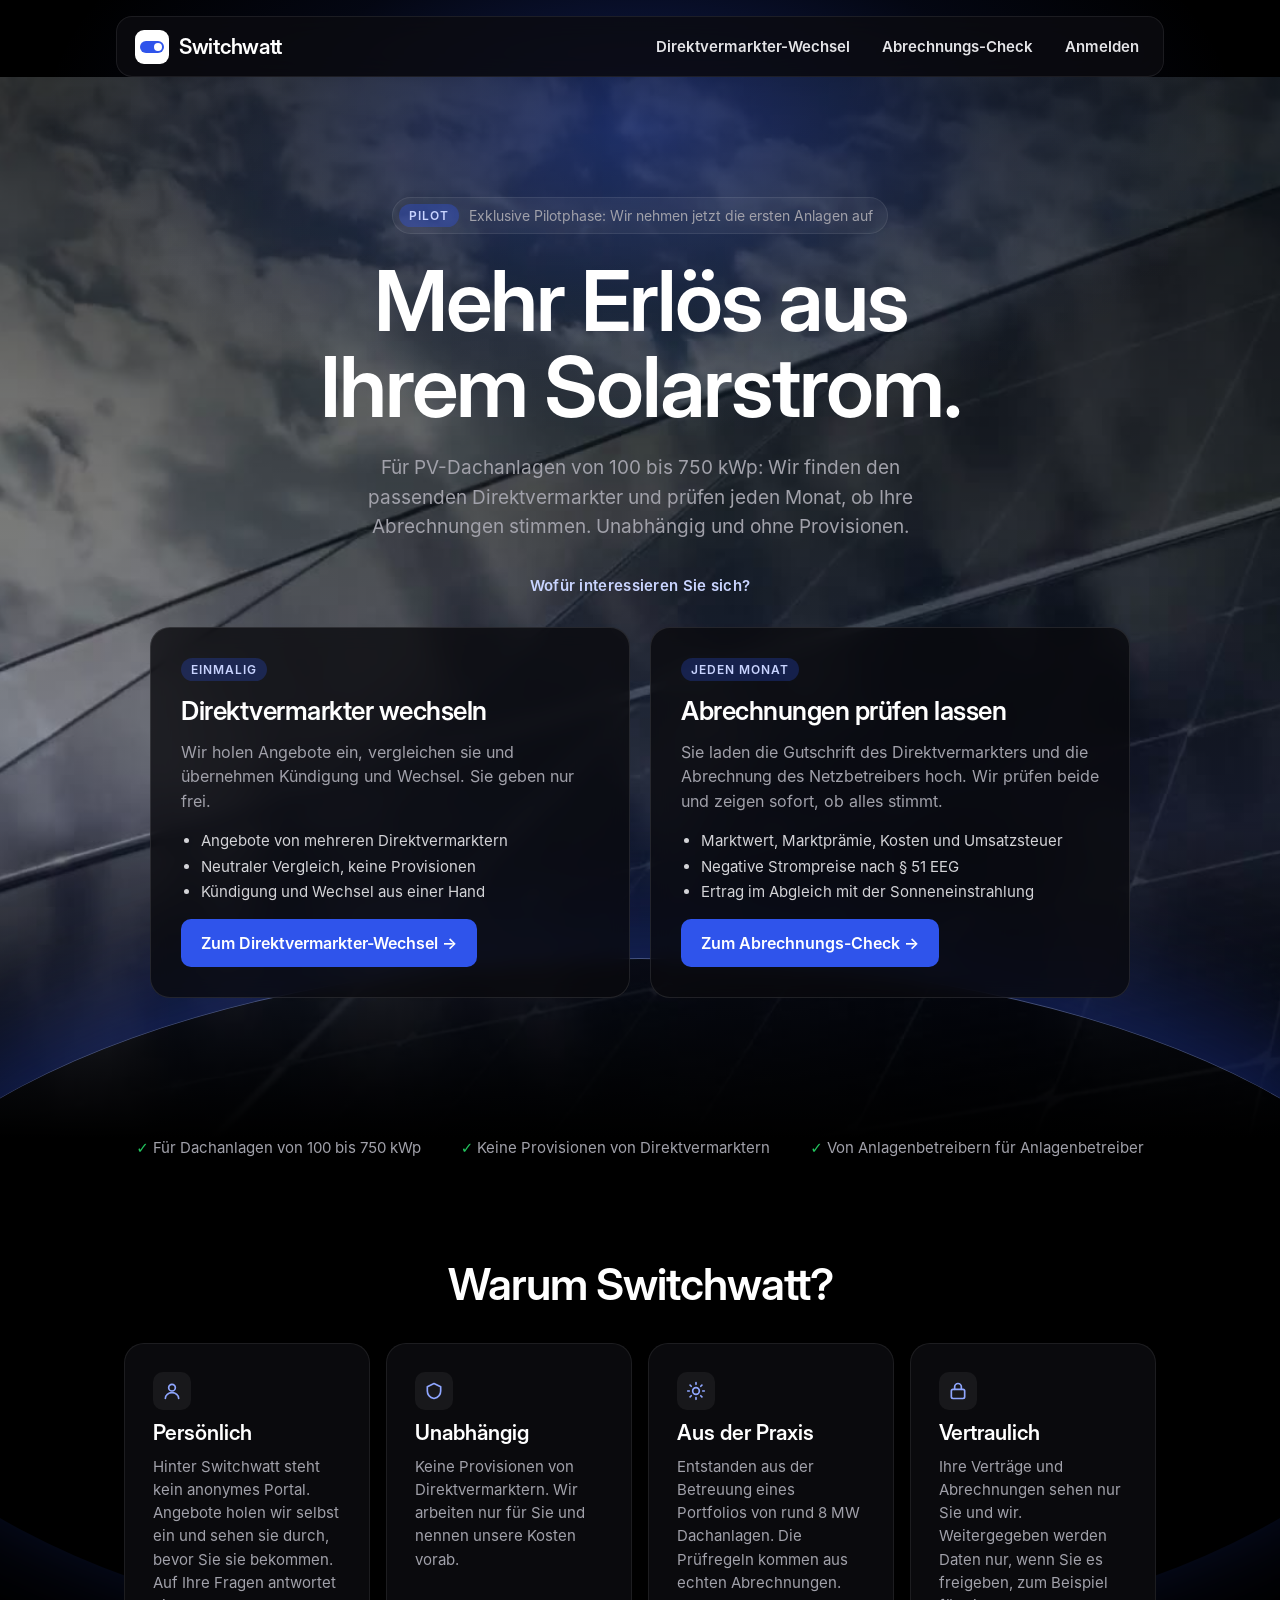
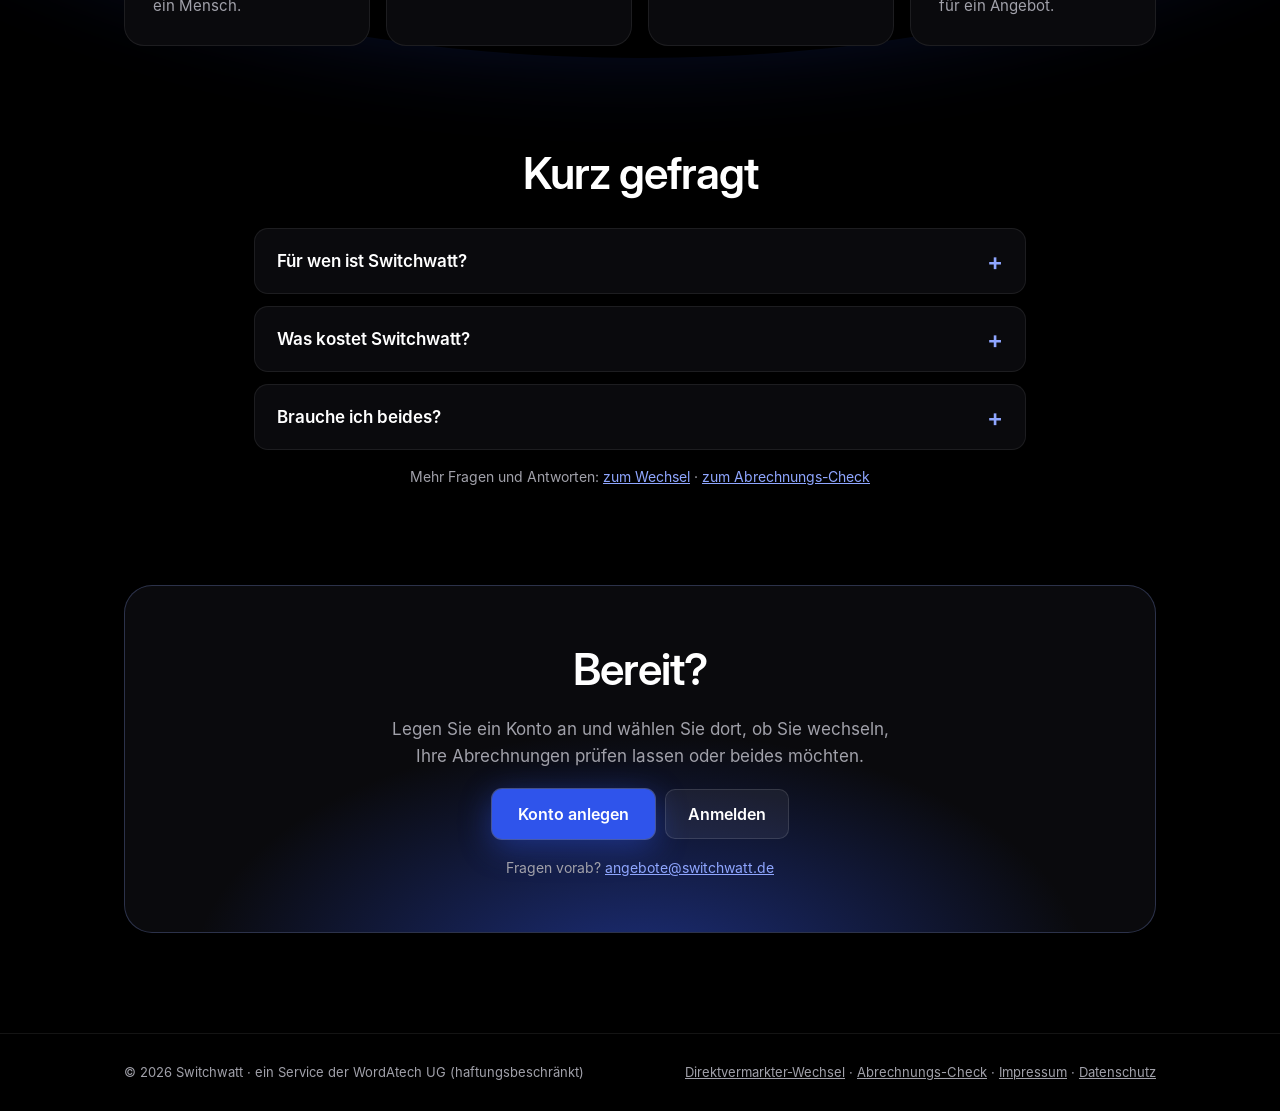
==== index.html @ 5eb45ef3 "Vollmacht pro Anlage, Hinweise erledigen und wegklappen, Vertrauensleiste Co-Authored-By: Claude Opu" ====
<!doctype html>
<html lang="de">
<head>
<meta charset="utf-8">
<meta name="viewport" content="width=device-width, initial-scale=1">
<title>Switchwatt | Direktvermarkter-Vergleich und Abrechnungs-Check für PV-Dachanlagen</title>
<meta name="description" content="Switchwatt vergleicht Direktvermarkter für PV-Dachanlagen von 100 bis 750 kWp, übernimmt den Wechsel und prüft auf Wunsch jeden Monat Ihre Abrechnungen. Unabhängig, ohne Provisionen.">
<link rel="canonical" href="https://www.switchwatt.de/">
<meta property="og:type" content="website">
<meta property="og:url" content="https://www.switchwatt.de/">
<meta property="og:locale" content="de_DE">
<meta property="og:title" content="Direktvermarkter wechseln für PV-Dachanlagen | Switchwatt">
<meta property="og:description" content="Wir vergleichen Direktvermarkter für Ihre Dachanlage und übernehmen den Wechsel.">
<meta property="og:image" content="https://www.switchwatt.de/hero-poster.jpg">
<meta name="theme-color" content="#000000">
<script type="application/ld+json">[{"@context": "https://schema.org", "@type": "Organization", "name": "Switchwatt", "legalName": "WordAtech UG (haftungsbeschränkt)", "url": "https://www.switchwatt.de/", "email": "angebote@switchwatt.de", "address": {"@type": "PostalAddress", "streetAddress": "Kaiser-Friedrich-Promenade 79", "postalCode": "61348", "addressLocality": "Bad Homburg v. d. Höhe", "addressCountry": "DE"}}, {"@context": "https://schema.org", "@type": "Service", "name": "Direktvermarkter-Wechsel für PV-Dachanlagen", "serviceType": "Vergleich und Wechsel des Direktvermarkters", "provider": {"@type": "Organization", "name": "Switchwatt"}, "areaServed": "DE", "description": "Switchwatt vergleicht Angebote von Direktvermarktern für PV-Dachanlagen von 100 bis 750 kWp, bereitet Kündigung und neuen Vertrag vor und organisiert den Wechsel.", "url": "https://www.switchwatt.de/direktvermarkter-wechsel.html"}, {"@context": "https://schema.org", "@type": "Service", "name": "Abrechnungs-Check für PV-Anlagen in der Direktvermarktung", "serviceType": "Prüfung von Direktvermarkter-Gutschriften und Marktprämien-Abrechnungen", "provider": {"@type": "Organization", "name": "Switchwatt"}, "areaServed": "DE", "url": "https://www.switchwatt.de/abrechnungscheck.html"}, {"@context": "https://schema.org", "@type": "FAQPage", "mainEntity": [{"@type": "Question", "name": "Für wen ist Switchwatt?", "acceptedAnswer": {"@type": "Answer", "text": "Für Betreiber von Photovoltaik-Dachanlagen von etwa 100 bis 750 kWp in der Direktvermarktung, zum Beispiel auf Hallen, Höfen und Bürogebäuden."}}, {"@type": "Question", "name": "Was kostet Switchwatt?", "acceptedAnswer": {"@type": "Answer", "text": "Feste Beträge statt Provisionen, alle netto zzgl. Umsatzsteuer. Der Wechsel kostet einmalig 390 € bis 250 kWp, 590 € bis 500 kWp und 890 € darüber, fällig erst, wenn Sie den neuen Vertrag unterschrieben haben. Finden wir kein besseres Angebot, zahlen Sie nichts. Der Abrechnungs-Check kostet 29, 39 oder 49 € im Monat pro Anlage, im Jahresabo 10 % weniger."}}, {"@type": "Question", "name": "Brauche ich beides?", "acceptedAnswer": {"@type": "Answer", "text": "Nein. Sie können den Direktvermarkter wechseln, ohne den Abrechnungs-Check zu nutzen, und umgekehrt. Wer gerade gewechselt hat, sieht mit dem Check, ob die neuen Abrechnungen stimmen."}}]}]</script>

<link rel="icon" href="data:image/svg+xml,%3Csvg xmlns='http://www.w3.org/2000/svg' viewBox='0 0 34 34'%3E%3Crect width='34' height='34' rx='9' fill='%232F54EB'/%3E%3Crect x='5' y='11' width='24' height='12' rx='6' fill='%23FFFFFF'/%3E%3Ccircle cx='23' cy='17' r='4' fill='%232F54EB'/%3E%3C/svg%3E">
<link rel="preload" href="fonts/InterDisplay-SemiBold.woff" as="font" type="font/woff" crossorigin>
<style>
@font-face{font-family:Inter;src:url(fonts/Inter-Regular.woff) format('woff');font-weight:400;font-display:swap}
@font-face{font-family:Inter;src:url(fonts/Inter-SemiBold.woff) format('woff');font-weight:500 700;font-display:swap}
@font-face{font-family:'Inter Display';src:url(fonts/InterDisplay-SemiBold.woff) format('woff');font-weight:500 700;font-display:swap}
*{box-sizing:border-box}html{scroll-behavior:smooth}

body{margin:0;background:#000000}
a{color:#8FA6FF}a:hover{color:#B7C6FF}
@keyframes swUp{from{opacity:0;transform:translateY(24px)}to{opacity:1;transform:none}}
@keyframes swGlow{0%,100%{opacity:.55}50%{opacity:.85}}
@keyframes swTwinkle{0%,100%{opacity:.25}50%{opacity:.9}}
.sw-in{animation:swUp .9s cubic-bezier(.2,.7,.2,1) both}
.sw-d1{animation-delay:.12s}.sw-d2{animation-delay:.24s}.sw-d3{animation-delay:.36s}
.sw-glow{animation:swGlow 6s ease-in-out infinite}
.sw-star{animation:swTwinkle 4s ease-in-out infinite}
@supports (animation-timeline: view()){.sw-reveal{animation:swUp linear both;animation-timeline:view();animation-range:entry 0% entry 40%}}
.sw-card:hover{border-color:rgba(143,166,255,.35)!important}
details>summary{list-style:none}details>summary::-webkit-details-marker{display:none}
details[open] .sw-plus{transform:rotate(45deg)}
@keyframes swRay{0%,100%{opacity:.35}50%{opacity:.75}}

.sw-ray{animation:swRay 7s ease-in-out infinite;filter:blur(18px)}
@keyframes swRise{from{transform:translateY(150px);opacity:.3}to{transform:none;opacity:1}}
@keyframes swShimmer{0%,100%{opacity:.45}50%{opacity:.9}}
@keyframes swSweep{0%{transform:translateX(-520px)}100%{transform:translateX(520px)}}
.sw-sun{animation:swRise 2.8s cubic-bezier(.2,.7,.2,1) both}
.sw-shimmer{animation:swShimmer 5s ease-in-out infinite}
.sw-sweep{animation:swSweep 7s ease-in-out infinite alternate}
.sw-opt{transition:transform .18s ease,border-color .18s ease,background .18s ease,box-shadow .18s ease}
.sw-opt:hover{transform:scale(1.06);border-color:#8FA6FF!important;box-shadow:0 0 0 4px rgba(47,84,235,.25),0 10px 30px rgba(47,84,235,.35)}
.sw-opt:active{transform:scale(.98)}
.sw-opt:focus-visible{outline:3px solid #8FA6FF;outline-offset:3px}
@media (prefers-reduced-motion:reduce){.sw-in,.sw-reveal,.sw-glow,.sw-star,.sw-sun,.sw-shimmer,.sw-sweep{animation:none!important}.sw-opt:hover{transform:none}}

.sw-opt{flex:1 1 200px;min-height:64px;padding:0 22px;border-radius:14px;display:flex;align-items:center;gap:14px;font-size:17px;font-weight:600;font-family:Inter,system-ui,sans-serif;text-align:left;cursor:pointer;background:rgba(255,255,255,.05);color:#FFFFFF;border:1px solid rgba(255,255,255,.18)}
.sw-opt[aria-pressed=true]{background:#2F54EB;border-color:#8FA6FF;box-shadow:0 0 0 4px rgba(47,84,235,.25)}
.sw-dot{flex:0 0 auto;width:22px;height:22px;border-radius:50%;box-sizing:border-box;border:2px solid rgba(255,255,255,.35)}
.sw-opt[aria-pressed=true] .sw-dot{border:6px solid #FFFFFF;background:#2F54EB}


.sw-mnav{display:none}
@media (max-width: 700px){
.sw-navlink{display:none!important}
.sw-navbar{flex-wrap:wrap!important;padding:8px 8px 4px 12px!important;gap:4px 8px!important}
.sw-mnav{display:flex!important;flex-basis:100%;justify-content:space-around;border-top:1px solid rgba(255,255,255,0.08);margin-top:2px}
.sw-mnav a{flex:1;text-align:center;min-height:44px;display:flex;align-items:center;justify-content:center;color:#E4E4E7;text-decoration:none;font-size:14px;font-weight:500}
.sw-foot a{display:inline-flex;min-height:44px;align-items:center}
.sw-navbar svg{width:30px;height:30px}
.sw-brand{font-size:18px!important}
.sw-navright{flex-wrap:nowrap!important;gap:2px!important;flex:0 0 auto;margin-left:auto}
.sw-navbar>a:first-child{flex:1 1 0;min-width:0}
.sw-navlogin{padding:10px 8px!important;font-size:14px!important}
.sw-navcta{margin-left:2px!important;min-height:40px!important;padding:0 14px!important;font-size:14px!important;white-space:nowrap}
.sw-trust{flex-direction:column!important;align-items:center;gap:6px!important;font-size:14px!important}
.sw-trust span[aria-hidden]{display:none}
}
#ab-w>.sw-card>div:first-child{height:250px;box-sizing:border-box;display:flex;flex-direction:column}#ab-w>.sw-card>div:first-child>div:last-child{flex:1;justify-content:center;box-sizing:border-box}#ab-w>.sw-card>div:first-child>div:last-child>div{min-width:0}#ab-w>.sw-card>div:first-child span{overflow-wrap:anywhere}
.sw-abtabs{display:inline-flex;gap:4px;padding:4px;border-radius:12px;background:rgba(255,255,255,.05);border:1px solid rgba(255,255,255,.08)}.sw-abtabs button{min-height:44px;padding:0 18px;border:0;border-radius:9px;background:transparent;color:#A1A1AA;font:inherit;font-weight:600;cursor:pointer}.sw-abtabs button[aria-selected=true]{background:#2F54EB;color:#fff}
</style>
</head>
<body>
<div style="min-height: 100vh; background: #000000; color: #FFFFFF; font-family: Inter, system-ui, sans-serif; overflow-x: clip; position: relative">

<nav style="position: sticky; top: 16px; z-index: 10; width: 100%; max-width: 1080px; margin: 16px auto 0; box-sizing: border-box; padding: 0 16px">
<div class="sw-navbar" style="display: flex; align-items: center; justify-content: space-between; gap: 16px; flex-wrap: wrap; background: rgba(12,12,16,0.82); border: 1px solid rgba(255,255,255,0.08); border-radius: 16px; padding: 10px 10px 10px 18px; backdrop-filter: blur(12px)">
<a href="#top" style="display: flex; align-items: center; gap: 10px; text-decoration: none; color: #FFFFFF">
<svg width="34" height="34" viewBox="0 0 34 34" aria-hidden="true"><rect width="34" height="34" rx="9" fill="#FFFFFF"></rect><rect x="5" y="11" width="24" height="12" rx="6" fill="#2F54EB"></rect><circle cx="23" cy="17" r="4" fill="#FFFFFF"></circle></svg>
<span class="sw-brand" style="font-family: 'Inter Display', Inter, system-ui, sans-serif; font-weight: 600; font-size: 21px; letter-spacing: -0.3px">Switchwatt</span>
</a>
<div class="sw-navright" style="display: flex; align-items: center; gap: 4px; flex-wrap: wrap">
<a class="sw-navlink" href="direktvermarkter-wechsel.html" style="padding: 10px 14px; border-radius: 10px; color: #E4E4E7; text-decoration: none; font-size: 15px; font-weight: 500">Direktvermarkter-Wechsel</a>
<a class="sw-navlink" href="abrechnungscheck.html" style="padding: 10px 14px; border-radius: 10px; color: #E4E4E7; text-decoration: none; font-size: 15px; font-weight: 500">Abrechnungs-Check</a>
<a class="sw-navlogin" href="portal.html" style="padding: 10px 14px; border-radius: 10px; color: #E4E4E7; text-decoration: none; font-size: 15px; font-weight: 500">Anmelden</a>
</div>
<div class="sw-mnav"><a href="direktvermarkter-wechsel.html">Wechsel</a><a href="abrechnungscheck.html">Abrechnungs-Check</a></div>
</div>
</nav>

<header id="top" style="position: relative; padding: 120px 24px 140px; text-align: center">
<video aria-hidden="true" autoplay="autoplay" muted="muted" loop="loop" playsinline="playsinline" poster="hero-poster.jpg" src="hero.mp4" style="position: absolute; inset: 0; width: 100%; height: 100%; object-fit: cover"></video>
<div aria-hidden="true" style="position: absolute; inset: 0; background: linear-gradient(180deg, rgba(0,0,0,0.74) 0%, rgba(0,0,0,0.48) 40%, rgba(5,10,40,0.45) 70%, #000000 100%)"></div>
<div aria-hidden="true" class="sw-glow" style="position: absolute; left: 50%; top: -260px; width: 1200px; height: 620px; margin-left: -600px; border-radius: 50%; background: radial-gradient(closest-side, rgba(47,84,235,0.35), rgba(47,84,235,0.08) 60%, rgba(0,0,0,0) 100%)"></div>
<div aria-hidden="true" style="position: absolute; left: 50%; bottom: -520px; width: 1600px; height: 700px; margin-left: -800px; border-radius: 50%; border-top: 1px solid rgba(143,166,255,0.45); box-shadow: 0 -40px 120px rgba(47,84,235,0.35)"></div>

<div style="position: relative; max-width: 980px; margin: 0 auto; display: flex; flex-direction: column; align-items: center; gap: 24px">
<div class="sw-in" style="display: inline-flex; align-items: center; gap: 10px; padding: 6px 14px 6px 6px; border-radius: 999px; background: rgba(255,255,255,0.05); border: 1px solid rgba(255,255,255,0.08)">
<span style="font-size: 12px; font-weight: 700; letter-spacing: 1px; padding: 4px 10px; border-radius: 999px; background: rgba(47,84,235,0.35); color: #C9D4FF">PILOT</span>
<span style="font-size: 14px; color: #A1A1AA">Exklusive Pilotphase: Wir nehmen jetzt die ersten Anlagen auf</span>
</div>
<h1 class="sw-in sw-d1" style="margin: 0; font-family: 'Inter Display', Inter, system-ui, sans-serif; font-weight: 600; font-size: clamp(44px, 7vw, 84px); line-height: 1.02; letter-spacing: -2px">Mehr Erlös aus<br>Ihrem Solarstrom.</h1>
<p class="sw-in sw-d2" style="margin: 0; max-width: 620px; font-size: 19px; line-height: 1.55; color: #A1A1AA">Für PV-Dachanlagen von 100 bis 750 kWp: Wir finden den passenden Direktvermarkter und prüfen jeden Monat, ob Ihre Abrechnungen stimmen. Unabhängig und ohne Provisionen.</p>
<p class="sw-in sw-d3" style="margin: 10px 0 0; font-size: 15px; font-weight: 600; letter-spacing: .3px; color: #C9D4FF">Wofür interessieren Sie sich?</p>
<div style="width: 100%; max-width: 980px; margin-top: 8px; display: grid; grid-template-columns: repeat(auto-fit, minmax(300px, 1fr)); gap: 20px; text-align: left">
<a href="direktvermarkter-wechsel.html" class="sw-in sw-d3 sw-lcard" style="display: flex; flex-direction: column; gap: 14px; padding: 30px; border-radius: 20px; background: rgba(10,10,14,0.78); backdrop-filter: blur(10px); border: 1px solid rgba(255,255,255,0.1); color: #FFFFFF; text-decoration: none">
<span style="align-self: flex-start; font-size: 12px; font-weight: 700; letter-spacing: 1px; padding: 4px 10px; border-radius: 999px; background: rgba(47,84,235,0.25); color: #C9D4FF">EINMALIG</span>
<h3 style="margin: 0; font-family: 'Inter Display', Inter, system-ui, sans-serif; font-weight: 600; font-size: 26px; letter-spacing: -0.5px">Direktvermarkter wechseln</h3>
<p style="margin: 0; color: #A1A1AA; font-size: 16px; line-height: 1.55">Wir holen Angebote ein, vergleichen sie und übernehmen Kündigung und Wechsel. Sie geben nur frei.</p>
<ul style="margin: 0; padding-left: 20px; color: #D4D4D8; font-size: 15px; line-height: 1.7"><li>Angebote von mehreren Direktvermarktern</li><li>Neutraler Vergleich, keine Provisionen</li><li>Kündigung und Wechsel aus einer Hand</li></ul>
<span style="margin-top: auto; display: inline-flex; align-items: center; min-height: 48px; padding: 0 20px; border-radius: 10px; align-self: flex-start; background: #2F54EB; font-weight: 600">Zum Direktvermarkter-Wechsel →</span>
</a>
<a href="abrechnungscheck.html" class="sw-in sw-d3 sw-lcard" style="display: flex; flex-direction: column; gap: 14px; padding: 30px; border-radius: 20px; background: rgba(10,10,14,0.78); backdrop-filter: blur(10px); border: 1px solid rgba(255,255,255,0.1); color: #FFFFFF; text-decoration: none">
<span style="align-self: flex-start; font-size: 12px; font-weight: 700; letter-spacing: 1px; padding: 4px 10px; border-radius: 999px; background: rgba(47,84,235,0.25); color: #C9D4FF">JEDEN MONAT</span>
<h3 style="margin: 0; font-family: 'Inter Display', Inter, system-ui, sans-serif; font-weight: 600; font-size: 26px; letter-spacing: -0.5px">Abrechnungen prüfen lassen</h3>
<p style="margin: 0; color: #A1A1AA; font-size: 16px; line-height: 1.55">Sie laden die Gutschrift des Direktvermarkters und die Abrechnung des Netzbetreibers hoch. Wir prüfen beide und zeigen sofort, ob alles stimmt.</p>
<ul style="margin: 0; padding-left: 20px; color: #D4D4D8; font-size: 15px; line-height: 1.7"><li>Marktwert, Marktprämie, Kosten und Umsatzsteuer</li><li>Negative Strompreise nach § 51 EEG</li><li>Ertrag im Abgleich mit der Sonneneinstrahlung</li></ul>
<span style="margin-top: auto; display: inline-flex; align-items: center; min-height: 48px; padding: 0 20px; border-radius: 10px; align-self: flex-start; background: #2F54EB; font-weight: 600">Zum Abrechnungs-Check →</span>
</a>
</div>
</div>
</header>

<section class="sw-trust" style="position: relative; max-width: 1080px; margin: 0 auto; padding: 0 24px 40px; display: flex; flex-wrap: wrap; gap: 12px 40px; justify-content: center; font-size: 15px; color: #A1A1AA">
<span><span aria-hidden="true" style="color: #22C55E">✓</span> Für Dachanlagen von 100 bis 750 kWp</span>
<span><span aria-hidden="true" style="color: #22C55E">✓</span> Keine Provisionen von Direktvermarktern</span>
<span><span aria-hidden="true" style="color: #22C55E">✓</span> Von Anlagenbetreibern für Anlagenbetreiber</span>
</section>



<section id="warum" style="max-width: 1080px; margin: 0 auto; padding: 60px 24px 20px; display: flex; flex-direction: column; gap: 32px">
<h2 class="sw-reveal" style="margin: 0; font-family: 'Inter Display', Inter, system-ui, sans-serif; font-weight: 600; font-size: clamp(30px, 4vw, 44px); letter-spacing: -1px; text-align: center">Warum Switchwatt?</h2>
<div style="display: grid; grid-template-columns: repeat(auto-fit, minmax(230px, 1fr)); gap: 16px">
<div class="sw-card sw-reveal" style="position: relative; overflow: hidden; border-radius: 20px; padding: 28px; background: #0A0A0D; border: 1px solid rgba(255,255,255,0.08); display: flex; flex-direction: column; gap: 10px"><span style="width: 38px; height: 38px; border-radius: 10px; background: rgba(255,255,255,0.06); display: flex; align-items: center; justify-content: center"><svg width="20" height="20" viewBox="0 0 24 24" fill="none" stroke="#8FA6FF" stroke-width="2" stroke-linecap="round" stroke-linejoin="round" aria-hidden="true"><circle cx="12" cy="8" r="4"></circle><path d="M4 21c0-4 3.6-7 8-7s8 3 8 7"></path></svg></span><strong style="font-family: 'Inter Display', Inter, system-ui, sans-serif; font-size: 21px; font-weight: 600">Persönlich</strong><span style="font-size: 15px; line-height: 1.55; color: #A1A1AA">Hinter Switchwatt steht kein anonymes Portal. Angebote holen wir selbst ein und sehen sie durch, bevor Sie sie bekommen. Auf Ihre Fragen antwortet ein Mensch.</span></div>
<div class="sw-card sw-reveal" style="position: relative; overflow: hidden; border-radius: 20px; padding: 28px; background: #0A0A0D; border: 1px solid rgba(255,255,255,0.08); display: flex; flex-direction: column; gap: 10px"><span style="width: 38px; height: 38px; border-radius: 10px; background: rgba(255,255,255,0.06); display: flex; align-items: center; justify-content: center"><svg width="20" height="20" viewBox="0 0 24 24" fill="none" stroke="#8FA6FF" stroke-width="2" stroke-linecap="round" stroke-linejoin="round" aria-hidden="true"><path d="M12 3l8 4v5c0 5-3.5 8-8 9-4.5-1-8-4-8-9V7z"></path></svg></span><strong style="font-family: 'Inter Display', Inter, system-ui, sans-serif; font-size: 21px; font-weight: 600">Unabhängig</strong><span style="font-size: 15px; line-height: 1.55; color: #A1A1AA">Keine Provisionen von Direktvermarktern. Wir arbeiten nur für Sie und nennen unsere Kosten vorab.</span></div>
<div class="sw-card sw-reveal" style="position: relative; overflow: hidden; border-radius: 20px; padding: 28px; background: #0A0A0D; border: 1px solid rgba(255,255,255,0.08); display: flex; flex-direction: column; gap: 10px"><span style="width: 38px; height: 38px; border-radius: 10px; background: rgba(255,255,255,0.06); display: flex; align-items: center; justify-content: center"><svg width="20" height="20" viewBox="0 0 24 24" fill="none" stroke="#8FA6FF" stroke-width="2" stroke-linecap="round" stroke-linejoin="round" aria-hidden="true"><circle cx="12" cy="12" r="4"></circle><path d="M12 2v2M12 20v2M4.9 4.9l1.4 1.4M17.7 17.7l1.4 1.4M2 12h2M20 12h2M4.9 19.1l1.4-1.4M17.7 6.3l1.4-1.4"></path></svg></span><strong style="font-family: 'Inter Display', Inter, system-ui, sans-serif; font-size: 21px; font-weight: 600">Aus der Praxis</strong><span style="font-size: 15px; line-height: 1.55; color: #A1A1AA">Entstanden aus der Betreuung eines Portfolios von rund 8 MW Dachanlagen. Die Prüfregeln kommen aus echten Abrechnungen.</span></div>
<div class="sw-card sw-reveal" style="position: relative; overflow: hidden; border-radius: 20px; padding: 28px; background: #0A0A0D; border: 1px solid rgba(255,255,255,0.08); display: flex; flex-direction: column; gap: 10px"><span style="width: 38px; height: 38px; border-radius: 10px; background: rgba(255,255,255,0.06); display: flex; align-items: center; justify-content: center"><svg width="20" height="20" viewBox="0 0 24 24" fill="none" stroke="#8FA6FF" stroke-width="2" stroke-linecap="round" stroke-linejoin="round" aria-hidden="true"><rect x="4" y="10" width="16" height="11" rx="2"></rect><path d="M8 10V7a4 4 0 0 1 8 0v3"></path></svg></span><strong style="font-family: 'Inter Display', Inter, system-ui, sans-serif; font-size: 21px; font-weight: 600">Vertraulich</strong><span style="font-size: 15px; line-height: 1.55; color: #A1A1AA">Ihre Verträge und Abrechnungen sehen nur Sie und wir. Weitergegeben werden Daten nur, wenn Sie es freigeben, zum Beispiel für ein Angebot.</span></div>
</div>
</section>

<section id="faq" style="max-width: 820px; margin: 0 auto; padding: 80px 24px 20px; display: flex; flex-direction: column; gap: 28px">
<h2 class="sw-reveal" style="margin: 0; font-family: 'Inter Display', Inter, system-ui, sans-serif; font-weight: 600; font-size: clamp(30px, 4vw, 44px); letter-spacing: -1px; text-align: center">Kurz gefragt</h2>
<div style="display: flex; flex-direction: column; gap: 12px">
<details class="sw-reveal" style="border-radius: 14px; background: #0A0A0D; border: 1px solid rgba(255,255,255,0.08); padding: 0 22px">
<summary style="min-height: 64px; display: flex; align-items: center; justify-content: space-between; gap: 16px; cursor: pointer; font-size: 17px; font-weight: 600">Für wen ist Switchwatt?<span class="sw-plus" aria-hidden="true" style="font-size: 24px; color: #8FA6FF; transition: transform .2s">+</span></summary>
<p style="margin: 0 0 20px; font-size: 15px; line-height: 1.6; color: #A1A1AA">Für Betreiber von Photovoltaik-Dachanlagen von etwa 100 bis 750 kWp in der Direktvermarktung, zum Beispiel auf Hallen, Höfen und Bürogebäuden.</p>
</details>
<details class="sw-reveal" style="border-radius: 14px; background: #0A0A0D; border: 1px solid rgba(255,255,255,0.08); padding: 0 22px">
<summary style="min-height: 64px; display: flex; align-items: center; justify-content: space-between; gap: 16px; cursor: pointer; font-size: 17px; font-weight: 600">Was kostet Switchwatt?<span class="sw-plus" aria-hidden="true" style="font-size: 24px; color: #8FA6FF; transition: transform .2s">+</span></summary>
<p style="margin: 0 0 20px; font-size: 15px; line-height: 1.6; color: #A1A1AA">Feste Beträge statt Provisionen, alle netto zzgl. Umsatzsteuer. Der Wechsel kostet einmalig 390 € bis 250 kWp, 590 € bis 500 kWp und 890 € darüber, fällig erst, wenn Sie den neuen Vertrag unterschrieben haben. Finden wir kein besseres Angebot, zahlen Sie nichts. Der Abrechnungs-Check kostet 29, 39 oder 49 € im Monat pro Anlage, im Jahresabo 10 % weniger.</p>
</details>
<details class="sw-reveal" style="border-radius: 14px; background: #0A0A0D; border: 1px solid rgba(255,255,255,0.08); padding: 0 22px">
<summary style="min-height: 64px; display: flex; align-items: center; justify-content: space-between; gap: 16px; cursor: pointer; font-size: 17px; font-weight: 600">Brauche ich beides?<span class="sw-plus" aria-hidden="true" style="font-size: 24px; color: #8FA6FF; transition: transform .2s">+</span></summary>
<p style="margin: 0 0 20px; font-size: 15px; line-height: 1.6; color: #A1A1AA">Nein. Sie können den Direktvermarkter wechseln, ohne den Abrechnungs-Check zu nutzen, und umgekehrt. Wer gerade gewechselt hat, sieht mit dem Check, ob die neuen Abrechnungen stimmen.</p>
</details>
<p style="margin: 6px 0 0; text-align: center; font-size: 14px; color: #A1A1AA">Mehr Fragen und Antworten: <a href="direktvermarkter-wechsel.html#faq">zum Wechsel</a> · <a href="abrechnungscheck.html#faq">zum Abrechnungs-Check</a></p>
</div>
</section>

<section id="start" style="max-width: 1080px; margin: 0 auto; padding: 80px 24px 100px">
<div class="sw-reveal" style="position: relative; overflow: hidden; border-radius: 28px; padding: 56px 32px; background: #0A0A0D; border: 1px solid rgba(143,166,255,0.25); display: flex; flex-direction: column; align-items: center; gap: 20px; text-align: center">
<div aria-hidden="true" class="sw-glow" style="position: absolute; left: 50%; bottom: -300px; width: 900px; height: 500px; margin-left: -450px; border-radius: 50%; background: radial-gradient(closest-side, rgba(47,84,235,0.5), rgba(47,84,235,0))"></div>
<h2 style="position: relative; margin: 0; font-family: 'Inter Display', Inter, system-ui, sans-serif; font-weight: 600; font-size: clamp(30px, 4vw, 44px); letter-spacing: -1px; text-align: center">Bereit?</h2>
<p style="position: relative; margin: 0; max-width: 520px; font-size: 17px; line-height: 1.55; color: #A1A1AA">Legen Sie ein Konto an und wählen Sie dort, ob Sie wechseln, Ihre Abrechnungen prüfen lassen oder beides möchten.</p>
<div style="position: relative; display: flex; gap: 10px; flex-wrap: wrap; justify-content: center"><a href="portal.html" style="display: inline-flex; align-items: center; min-height: 50px; padding: 0 26px; border-radius: 10px; background: #2F54EB; color: #FFFFFF; font-weight: 600; font-size: 16px; text-decoration: none; box-shadow: 0 0 0 1px rgba(143,166,255,0.4), 0 8px 32px rgba(47,84,235,0.45)">Konto anlegen</a><a href="portal.html" style="display: inline-flex; align-items: center; min-height: 50px; padding: 0 22px; border-radius: 10px; background: rgba(255,255,255,0.06); border: 1px solid rgba(255,255,255,0.12); color: #FFFFFF; font-weight: 600; font-size: 16px; text-decoration: none">Anmelden</a></div>
<p style="position: relative; margin: 0; font-size: 14px; color: #A1A1AA">Fragen vorab? <a href="mailto:angebote@switchwatt.de">angebote@switchwatt.de</a></p>
</div>
</section>





<footer style="border-top: 1px solid rgba(255,255,255,0.08)">
<div style="max-width: 1080px; margin: 0 auto; box-sizing: border-box; padding: 28px 24px; display: flex; gap: 16px 32px; flex-wrap: wrap; justify-content: space-between; font-size: 13px; line-height: 1.6; color: #A1A1AA">
<span>© 2026 Switchwatt · ein Service der WordAtech UG (haftungsbeschränkt)</span>
<span class="sw-foot"><a href="direktvermarkter-wechsel.html" style="color: #A1A1AA">Direktvermarkter-Wechsel</a> · <a href="abrechnungscheck.html" style="color: #A1A1AA">Abrechnungs-Check</a> · <a href="impressum.html" style="color: #A1A1AA">Impressum</a> · <a href="datenschutz.html" style="color: #A1A1AA">Datenschutz</a></span>
</div>
</footer>

</div>
<script>(function(){try{var s=JSON.parse(localStorage.getItem('sw-session')||'null');if(!s||!s.access_token)return;document.querySelectorAll('a').forEach(function(a){if(a.textContent.trim()==='Anmelden'&&/portal\.html/.test(a.getAttribute('href')||'')){a.textContent='Kundenkonto';a.setAttribute('href','portal.html#/konto');}});}catch(e){}})();</script>
</body>
</html>
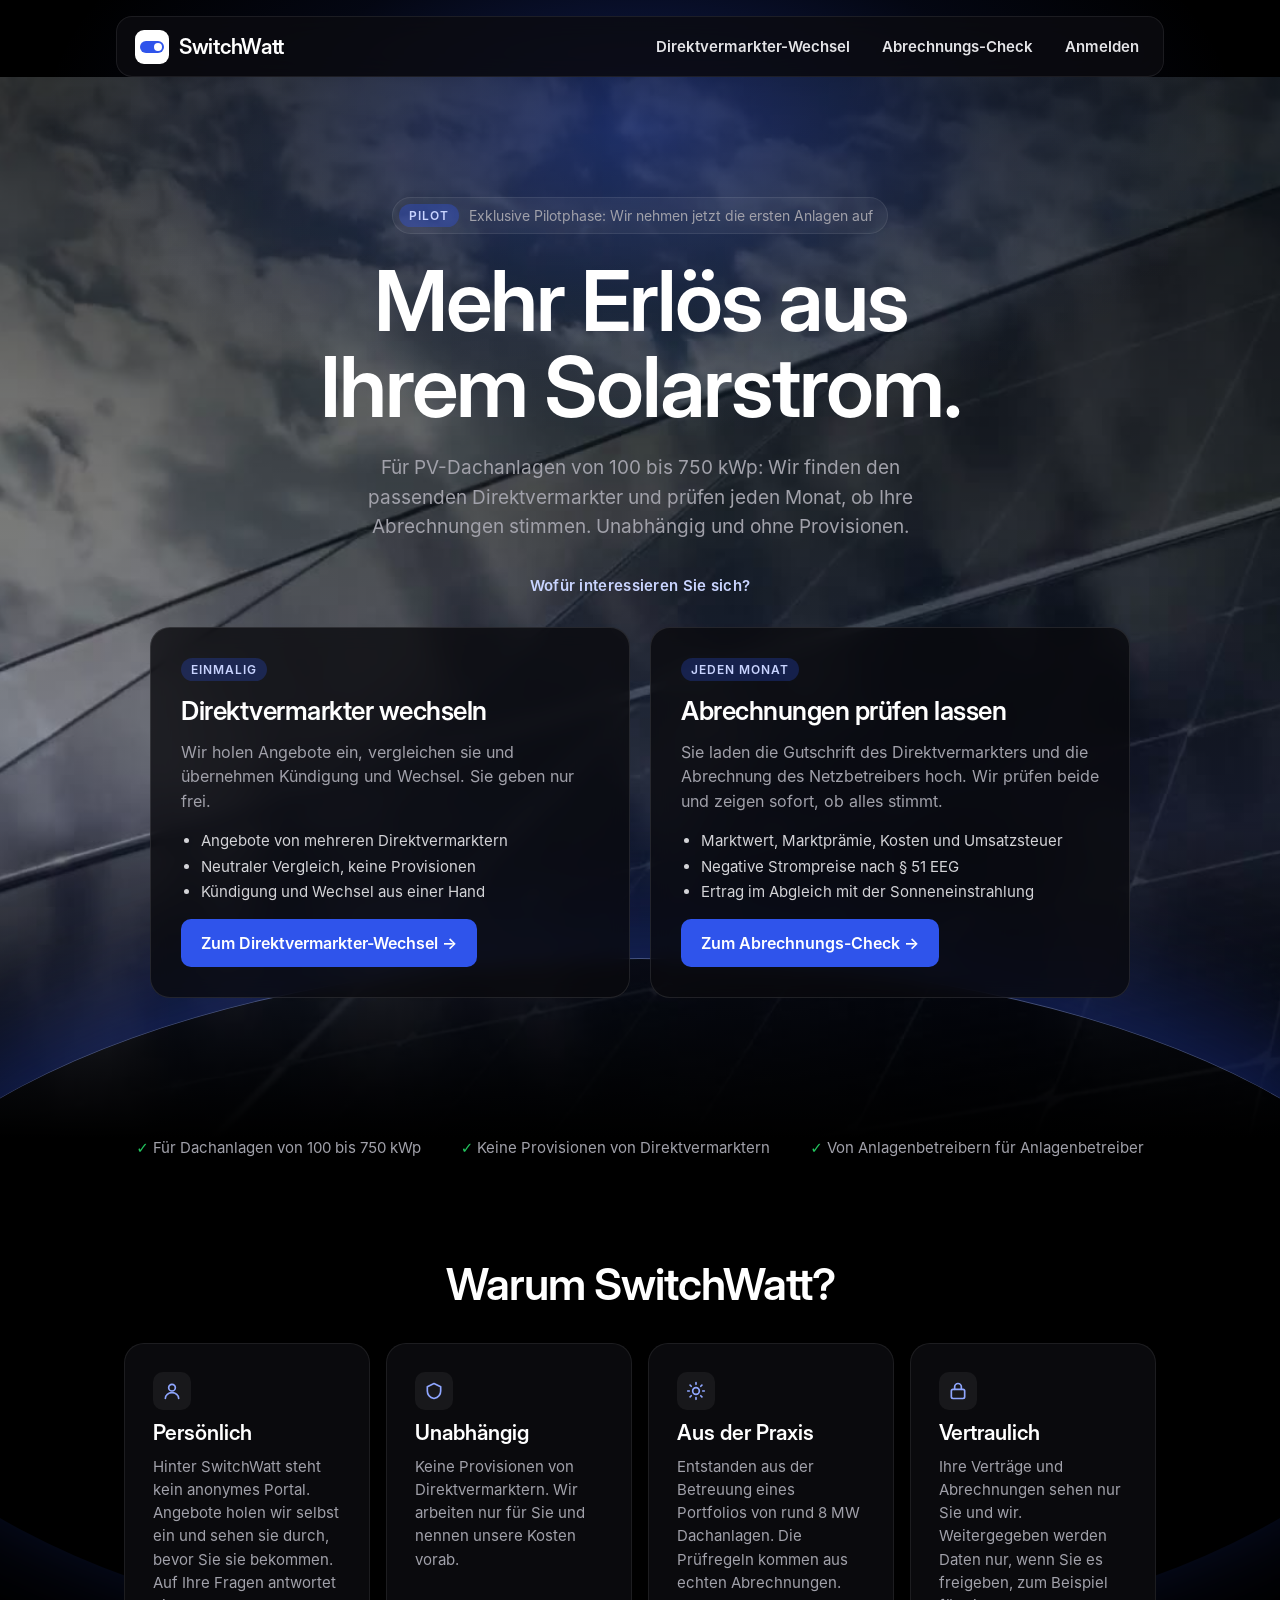
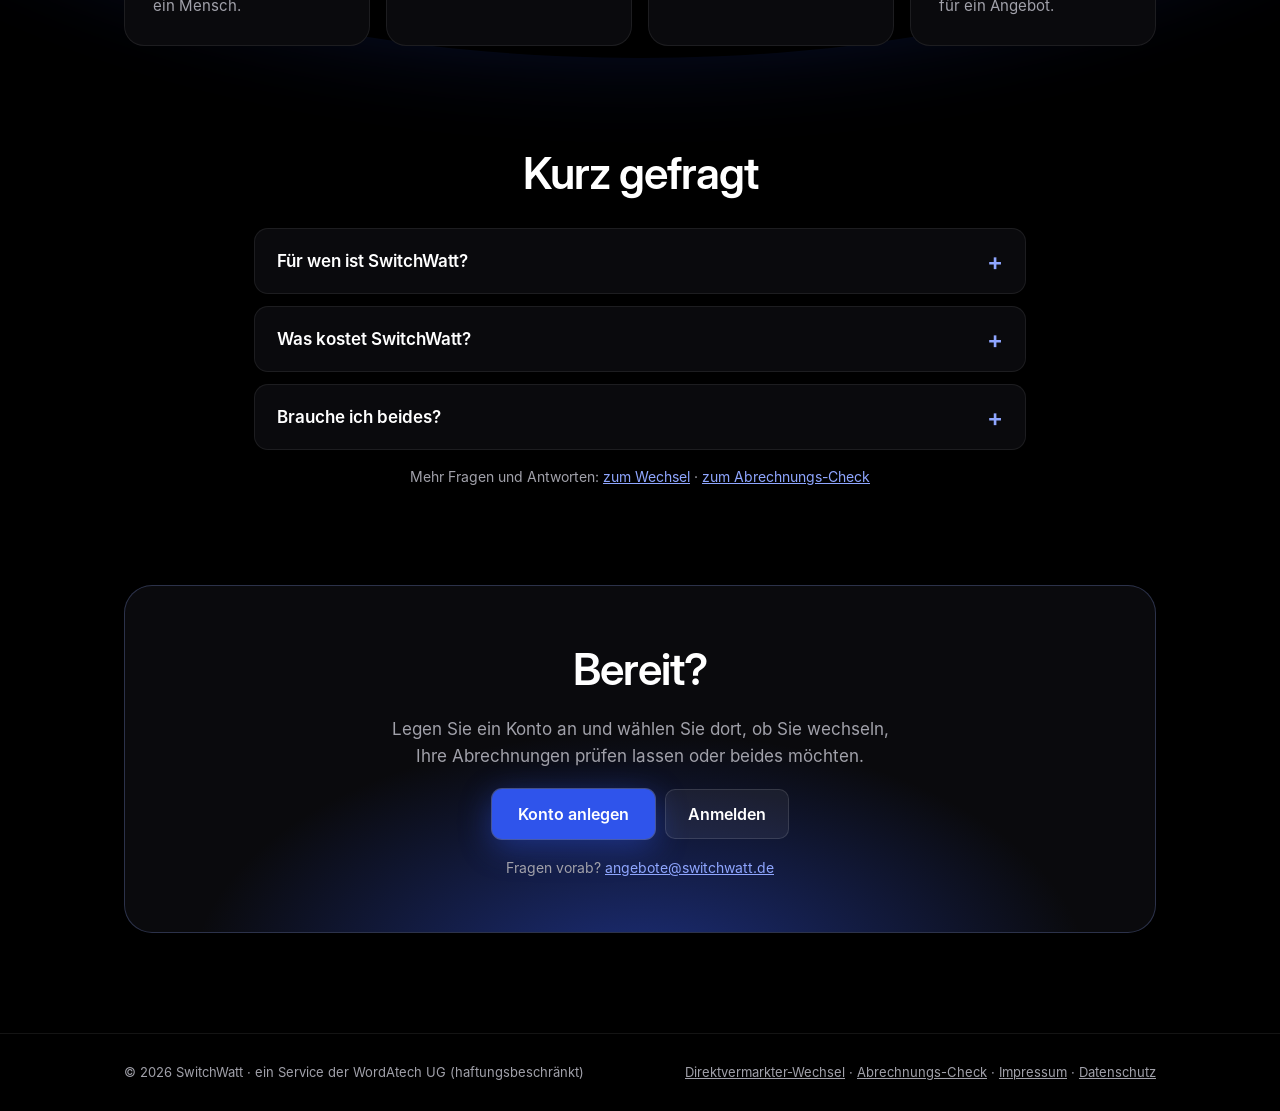
==== commit 66463d94: "Schreibweise SwitchWatt Co-Authored-By: Claude Opus 5.5 <noreply@anthropic.com> Claude-Session: http" ====
--- a/index.html
+++ b/index.html
@@ -3,17 +3,17 @@
 <head>
 <meta charset="utf-8">
 <meta name="viewport" content="width=device-width, initial-scale=1">
-<title>Switchwatt | Direktvermarkter-Vergleich und Abrechnungs-Check für PV-Dachanlagen</title>
-<meta name="description" content="Switchwatt vergleicht Direktvermarkter für PV-Dachanlagen von 100 bis 750 kWp, übernimmt den Wechsel und prüft auf Wunsch jeden Monat Ihre Abrechnungen. Unabhängig, ohne Provisionen.">
+<title>SwitchWatt | Direktvermarkter-Vergleich und Abrechnungs-Check für PV-Dachanlagen</title>
+<meta name="description" content="SwitchWatt vergleicht Direktvermarkter für PV-Dachanlagen von 100 bis 750 kWp, übernimmt den Wechsel und prüft auf Wunsch jeden Monat Ihre Abrechnungen. Unabhängig, ohne Provisionen.">
 <link rel="canonical" href="https://www.switchwatt.de/">
 <meta property="og:type" content="website">
 <meta property="og:url" content="https://www.switchwatt.de/">
 <meta property="og:locale" content="de_DE">
-<meta property="og:title" content="Direktvermarkter wechseln für PV-Dachanlagen | Switchwatt">
+<meta property="og:title" content="Direktvermarkter wechseln für PV-Dachanlagen | SwitchWatt">
 <meta property="og:description" content="Wir vergleichen Direktvermarkter für Ihre Dachanlage und übernehmen den Wechsel.">
 <meta property="og:image" content="https://www.switchwatt.de/hero-poster.jpg">
 <meta name="theme-color" content="#000000">
-<script type="application/ld+json">[{"@context": "https://schema.org", "@type": "Organization", "name": "Switchwatt", "legalName": "WordAtech UG (haftungsbeschränkt)", "url": "https://www.switchwatt.de/", "email": "angebote@switchwatt.de", "address": {"@type": "PostalAddress", "streetAddress": "Kaiser-Friedrich-Promenade 79", "postalCode": "61348", "addressLocality": "Bad Homburg v. d. Höhe", "addressCountry": "DE"}}, {"@context": "https://schema.org", "@type": "Service", "name": "Direktvermarkter-Wechsel für PV-Dachanlagen", "serviceType": "Vergleich und Wechsel des Direktvermarkters", "provider": {"@type": "Organization", "name": "Switchwatt"}, "areaServed": "DE", "description": "Switchwatt vergleicht Angebote von Direktvermarktern für PV-Dachanlagen von 100 bis 750 kWp, bereitet Kündigung und neuen Vertrag vor und organisiert den Wechsel.", "url": "https://www.switchwatt.de/direktvermarkter-wechsel.html"}, {"@context": "https://schema.org", "@type": "Service", "name": "Abrechnungs-Check für PV-Anlagen in der Direktvermarktung", "serviceType": "Prüfung von Direktvermarkter-Gutschriften und Marktprämien-Abrechnungen", "provider": {"@type": "Organization", "name": "Switchwatt"}, "areaServed": "DE", "url": "https://www.switchwatt.de/abrechnungscheck.html"}, {"@context": "https://schema.org", "@type": "FAQPage", "mainEntity": [{"@type": "Question", "name": "Für wen ist Switchwatt?", "acceptedAnswer": {"@type": "Answer", "text": "Für Betreiber von Photovoltaik-Dachanlagen von etwa 100 bis 750 kWp in der Direktvermarktung, zum Beispiel auf Hallen, Höfen und Bürogebäuden."}}, {"@type": "Question", "name": "Was kostet Switchwatt?", "acceptedAnswer": {"@type": "Answer", "text": "Feste Beträge statt Provisionen, alle netto zzgl. Umsatzsteuer. Der Wechsel kostet einmalig 390 € bis 250 kWp, 590 € bis 500 kWp und 890 € darüber, fällig erst, wenn Sie den neuen Vertrag unterschrieben haben. Finden wir kein besseres Angebot, zahlen Sie nichts. Der Abrechnungs-Check kostet 29, 39 oder 49 € im Monat pro Anlage, im Jahresabo 10 % weniger."}}, {"@type": "Question", "name": "Brauche ich beides?", "acceptedAnswer": {"@type": "Answer", "text": "Nein. Sie können den Direktvermarkter wechseln, ohne den Abrechnungs-Check zu nutzen, und umgekehrt. Wer gerade gewechselt hat, sieht mit dem Check, ob die neuen Abrechnungen stimmen."}}]}]</script>
+<script type="application/ld+json">[{"@context": "https://schema.org", "@type": "Organization", "name": "SwitchWatt", "legalName": "WordAtech UG (haftungsbeschränkt)", "url": "https://www.switchwatt.de/", "email": "angebote@switchwatt.de", "address": {"@type": "PostalAddress", "streetAddress": "Kaiser-Friedrich-Promenade 79", "postalCode": "61348", "addressLocality": "Bad Homburg v. d. Höhe", "addressCountry": "DE"}}, {"@context": "https://schema.org", "@type": "Service", "name": "Direktvermarkter-Wechsel für PV-Dachanlagen", "serviceType": "Vergleich und Wechsel des Direktvermarkters", "provider": {"@type": "Organization", "name": "SwitchWatt"}, "areaServed": "DE", "description": "SwitchWatt vergleicht Angebote von Direktvermarktern für PV-Dachanlagen von 100 bis 750 kWp, bereitet Kündigung und neuen Vertrag vor und organisiert den Wechsel.", "url": "https://www.switchwatt.de/direktvermarkter-wechsel.html"}, {"@context": "https://schema.org", "@type": "Service", "name": "Abrechnungs-Check für PV-Anlagen in der Direktvermarktung", "serviceType": "Prüfung von Direktvermarkter-Gutschriften und Marktprämien-Abrechnungen", "provider": {"@type": "Organization", "name": "SwitchWatt"}, "areaServed": "DE", "url": "https://www.switchwatt.de/abrechnungscheck.html"}, {"@context": "https://schema.org", "@type": "FAQPage", "mainEntity": [{"@type": "Question", "name": "Für wen ist SwitchWatt?", "acceptedAnswer": {"@type": "Answer", "text": "Für Betreiber von Photovoltaik-Dachanlagen von etwa 100 bis 750 kWp in der Direktvermarktung, zum Beispiel auf Hallen, Höfen und Bürogebäuden."}}, {"@type": "Question", "name": "Was kostet SwitchWatt?", "acceptedAnswer": {"@type": "Answer", "text": "Feste Beträge statt Provisionen, alle netto zzgl. Umsatzsteuer. Der Wechsel kostet einmalig 390 € bis 250 kWp, 590 € bis 500 kWp und 890 € darüber, fällig erst, wenn Sie den neuen Vertrag unterschrieben haben. Finden wir kein besseres Angebot, zahlen Sie nichts. Der Abrechnungs-Check kostet 29, 39 oder 49 € im Monat pro Anlage, im Jahresabo 10 % weniger."}}, {"@type": "Question", "name": "Brauche ich beides?", "acceptedAnswer": {"@type": "Answer", "text": "Nein. Sie können den Direktvermarkter wechseln, ohne den Abrechnungs-Check zu nutzen, und umgekehrt. Wer gerade gewechselt hat, sieht mit dem Check, ob die neuen Abrechnungen stimmen."}}]}]</script>
 
 <link rel="icon" href="data:image/svg+xml,%3Csvg xmlns='http://www.w3.org/2000/svg' viewBox='0 0 34 34'%3E%3Crect width='34' height='34' rx='9' fill='%232F54EB'/%3E%3Crect x='5' y='11' width='24' height='12' rx='6' fill='%23FFFFFF'/%3E%3Ccircle cx='23' cy='17' r='4' fill='%232F54EB'/%3E%3C/svg%3E">
 <link rel="preload" href="fonts/InterDisplay-SemiBold.woff" as="font" type="font/woff" crossorigin>
@@ -84,7 +84,7 @@
 <div class="sw-navbar" style="display: flex; align-items: center; justify-content: space-between; gap: 16px; flex-wrap: wrap; background: rgba(12,12,16,0.82); border: 1px solid rgba(255,255,255,0.08); border-radius: 16px; padding: 10px 10px 10px 18px; backdrop-filter: blur(12px)">
 <a href="#top" style="display: flex; align-items: center; gap: 10px; text-decoration: none; color: #FFFFFF">
 <svg width="34" height="34" viewBox="0 0 34 34" aria-hidden="true"><rect width="34" height="34" rx="9" fill="#FFFFFF"></rect><rect x="5" y="11" width="24" height="12" rx="6" fill="#2F54EB"></rect><circle cx="23" cy="17" r="4" fill="#FFFFFF"></circle></svg>
-<span class="sw-brand" style="font-family: 'Inter Display', Inter, system-ui, sans-serif; font-weight: 600; font-size: 21px; letter-spacing: -0.3px">Switchwatt</span>
+<span class="sw-brand" style="font-family: 'Inter Display', Inter, system-ui, sans-serif; font-weight: 600; font-size: 21px; letter-spacing: -0.3px">SwitchWatt</span>
 </a>
 <div class="sw-navright" style="display: flex; align-items: center; gap: 4px; flex-wrap: wrap">
 <a class="sw-navlink" href="direktvermarkter-wechsel.html" style="padding: 10px 14px; border-radius: 10px; color: #E4E4E7; text-decoration: none; font-size: 15px; font-weight: 500">Direktvermarkter-Wechsel</a>
@@ -137,9 +137,9 @@
 
 
 <section id="warum" style="max-width: 1080px; margin: 0 auto; padding: 60px 24px 20px; display: flex; flex-direction: column; gap: 32px">
-<h2 class="sw-reveal" style="margin: 0; font-family: 'Inter Display', Inter, system-ui, sans-serif; font-weight: 600; font-size: clamp(30px, 4vw, 44px); letter-spacing: -1px; text-align: center">Warum Switchwatt?</h2>
+<h2 class="sw-reveal" style="margin: 0; font-family: 'Inter Display', Inter, system-ui, sans-serif; font-weight: 600; font-size: clamp(30px, 4vw, 44px); letter-spacing: -1px; text-align: center">Warum SwitchWatt?</h2>
 <div style="display: grid; grid-template-columns: repeat(auto-fit, minmax(230px, 1fr)); gap: 16px">
-<div class="sw-card sw-reveal" style="position: relative; overflow: hidden; border-radius: 20px; padding: 28px; background: #0A0A0D; border: 1px solid rgba(255,255,255,0.08); display: flex; flex-direction: column; gap: 10px"><span style="width: 38px; height: 38px; border-radius: 10px; background: rgba(255,255,255,0.06); display: flex; align-items: center; justify-content: center"><svg width="20" height="20" viewBox="0 0 24 24" fill="none" stroke="#8FA6FF" stroke-width="2" stroke-linecap="round" stroke-linejoin="round" aria-hidden="true"><circle cx="12" cy="8" r="4"></circle><path d="M4 21c0-4 3.6-7 8-7s8 3 8 7"></path></svg></span><strong style="font-family: 'Inter Display', Inter, system-ui, sans-serif; font-size: 21px; font-weight: 600">Persönlich</strong><span style="font-size: 15px; line-height: 1.55; color: #A1A1AA">Hinter Switchwatt steht kein anonymes Portal. Angebote holen wir selbst ein und sehen sie durch, bevor Sie sie bekommen. Auf Ihre Fragen antwortet ein Mensch.</span></div>
+<div class="sw-card sw-reveal" style="position: relative; overflow: hidden; border-radius: 20px; padding: 28px; background: #0A0A0D; border: 1px solid rgba(255,255,255,0.08); display: flex; flex-direction: column; gap: 10px"><span style="width: 38px; height: 38px; border-radius: 10px; background: rgba(255,255,255,0.06); display: flex; align-items: center; justify-content: center"><svg width="20" height="20" viewBox="0 0 24 24" fill="none" stroke="#8FA6FF" stroke-width="2" stroke-linecap="round" stroke-linejoin="round" aria-hidden="true"><circle cx="12" cy="8" r="4"></circle><path d="M4 21c0-4 3.6-7 8-7s8 3 8 7"></path></svg></span><strong style="font-family: 'Inter Display', Inter, system-ui, sans-serif; font-size: 21px; font-weight: 600">Persönlich</strong><span style="font-size: 15px; line-height: 1.55; color: #A1A1AA">Hinter SwitchWatt steht kein anonymes Portal. Angebote holen wir selbst ein und sehen sie durch, bevor Sie sie bekommen. Auf Ihre Fragen antwortet ein Mensch.</span></div>
 <div class="sw-card sw-reveal" style="position: relative; overflow: hidden; border-radius: 20px; padding: 28px; background: #0A0A0D; border: 1px solid rgba(255,255,255,0.08); display: flex; flex-direction: column; gap: 10px"><span style="width: 38px; height: 38px; border-radius: 10px; background: rgba(255,255,255,0.06); display: flex; align-items: center; justify-content: center"><svg width="20" height="20" viewBox="0 0 24 24" fill="none" stroke="#8FA6FF" stroke-width="2" stroke-linecap="round" stroke-linejoin="round" aria-hidden="true"><path d="M12 3l8 4v5c0 5-3.5 8-8 9-4.5-1-8-4-8-9V7z"></path></svg></span><strong style="font-family: 'Inter Display', Inter, system-ui, sans-serif; font-size: 21px; font-weight: 600">Unabhängig</strong><span style="font-size: 15px; line-height: 1.55; color: #A1A1AA">Keine Provisionen von Direktvermarktern. Wir arbeiten nur für Sie und nennen unsere Kosten vorab.</span></div>
 <div class="sw-card sw-reveal" style="position: relative; overflow: hidden; border-radius: 20px; padding: 28px; background: #0A0A0D; border: 1px solid rgba(255,255,255,0.08); display: flex; flex-direction: column; gap: 10px"><span style="width: 38px; height: 38px; border-radius: 10px; background: rgba(255,255,255,0.06); display: flex; align-items: center; justify-content: center"><svg width="20" height="20" viewBox="0 0 24 24" fill="none" stroke="#8FA6FF" stroke-width="2" stroke-linecap="round" stroke-linejoin="round" aria-hidden="true"><circle cx="12" cy="12" r="4"></circle><path d="M12 2v2M12 20v2M4.9 4.9l1.4 1.4M17.7 17.7l1.4 1.4M2 12h2M20 12h2M4.9 19.1l1.4-1.4M17.7 6.3l1.4-1.4"></path></svg></span><strong style="font-family: 'Inter Display', Inter, system-ui, sans-serif; font-size: 21px; font-weight: 600">Aus der Praxis</strong><span style="font-size: 15px; line-height: 1.55; color: #A1A1AA">Entstanden aus der Betreuung eines Portfolios von rund 8 MW Dachanlagen. Die Prüfregeln kommen aus echten Abrechnungen.</span></div>
 <div class="sw-card sw-reveal" style="position: relative; overflow: hidden; border-radius: 20px; padding: 28px; background: #0A0A0D; border: 1px solid rgba(255,255,255,0.08); display: flex; flex-direction: column; gap: 10px"><span style="width: 38px; height: 38px; border-radius: 10px; background: rgba(255,255,255,0.06); display: flex; align-items: center; justify-content: center"><svg width="20" height="20" viewBox="0 0 24 24" fill="none" stroke="#8FA6FF" stroke-width="2" stroke-linecap="round" stroke-linejoin="round" aria-hidden="true"><rect x="4" y="10" width="16" height="11" rx="2"></rect><path d="M8 10V7a4 4 0 0 1 8 0v3"></path></svg></span><strong style="font-family: 'Inter Display', Inter, system-ui, sans-serif; font-size: 21px; font-weight: 600">Vertraulich</strong><span style="font-size: 15px; line-height: 1.55; color: #A1A1AA">Ihre Verträge und Abrechnungen sehen nur Sie und wir. Weitergegeben werden Daten nur, wenn Sie es freigeben, zum Beispiel für ein Angebot.</span></div>
@@ -150,11 +150,11 @@
 <h2 class="sw-reveal" style="margin: 0; font-family: 'Inter Display', Inter, system-ui, sans-serif; font-weight: 600; font-size: clamp(30px, 4vw, 44px); letter-spacing: -1px; text-align: center">Kurz gefragt</h2>
 <div style="display: flex; flex-direction: column; gap: 12px">
 <details class="sw-reveal" style="border-radius: 14px; background: #0A0A0D; border: 1px solid rgba(255,255,255,0.08); padding: 0 22px">
-<summary style="min-height: 64px; display: flex; align-items: center; justify-content: space-between; gap: 16px; cursor: pointer; font-size: 17px; font-weight: 600">Für wen ist Switchwatt?<span class="sw-plus" aria-hidden="true" style="font-size: 24px; color: #8FA6FF; transition: transform .2s">+</span></summary>
+<summary style="min-height: 64px; display: flex; align-items: center; justify-content: space-between; gap: 16px; cursor: pointer; font-size: 17px; font-weight: 600">Für wen ist SwitchWatt?<span class="sw-plus" aria-hidden="true" style="font-size: 24px; color: #8FA6FF; transition: transform .2s">+</span></summary>
 <p style="margin: 0 0 20px; font-size: 15px; line-height: 1.6; color: #A1A1AA">Für Betreiber von Photovoltaik-Dachanlagen von etwa 100 bis 750 kWp in der Direktvermarktung, zum Beispiel auf Hallen, Höfen und Bürogebäuden.</p>
 </details>
 <details class="sw-reveal" style="border-radius: 14px; background: #0A0A0D; border: 1px solid rgba(255,255,255,0.08); padding: 0 22px">
-<summary style="min-height: 64px; display: flex; align-items: center; justify-content: space-between; gap: 16px; cursor: pointer; font-size: 17px; font-weight: 600">Was kostet Switchwatt?<span class="sw-plus" aria-hidden="true" style="font-size: 24px; color: #8FA6FF; transition: transform .2s">+</span></summary>
+<summary style="min-height: 64px; display: flex; align-items: center; justify-content: space-between; gap: 16px; cursor: pointer; font-size: 17px; font-weight: 600">Was kostet SwitchWatt?<span class="sw-plus" aria-hidden="true" style="font-size: 24px; color: #8FA6FF; transition: transform .2s">+</span></summary>
 <p style="margin: 0 0 20px; font-size: 15px; line-height: 1.6; color: #A1A1AA">Feste Beträge statt Provisionen, alle netto zzgl. Umsatzsteuer. Der Wechsel kostet einmalig 390 € bis 250 kWp, 590 € bis 500 kWp und 890 € darüber, fällig erst, wenn Sie den neuen Vertrag unterschrieben haben. Finden wir kein besseres Angebot, zahlen Sie nichts. Der Abrechnungs-Check kostet 29, 39 oder 49 € im Monat pro Anlage, im Jahresabo 10 % weniger.</p>
 </details>
 <details class="sw-reveal" style="border-radius: 14px; background: #0A0A0D; border: 1px solid rgba(255,255,255,0.08); padding: 0 22px">
@@ -181,7 +181,7 @@
 
 <footer style="border-top: 1px solid rgba(255,255,255,0.08)">
 <div style="max-width: 1080px; margin: 0 auto; box-sizing: border-box; padding: 28px 24px; display: flex; gap: 16px 32px; flex-wrap: wrap; justify-content: space-between; font-size: 13px; line-height: 1.6; color: #A1A1AA">
-<span>© 2026 Switchwatt · ein Service der WordAtech UG (haftungsbeschränkt)</span>
+<span>© 2026 SwitchWatt · ein Service der WordAtech UG (haftungsbeschränkt)</span>
 <span class="sw-foot"><a href="direktvermarkter-wechsel.html" style="color: #A1A1AA">Direktvermarkter-Wechsel</a> · <a href="abrechnungscheck.html" style="color: #A1A1AA">Abrechnungs-Check</a> · <a href="impressum.html" style="color: #A1A1AA">Impressum</a> · <a href="datenschutz.html" style="color: #A1A1AA">Datenschutz</a></span>
 </div>
 </footer>
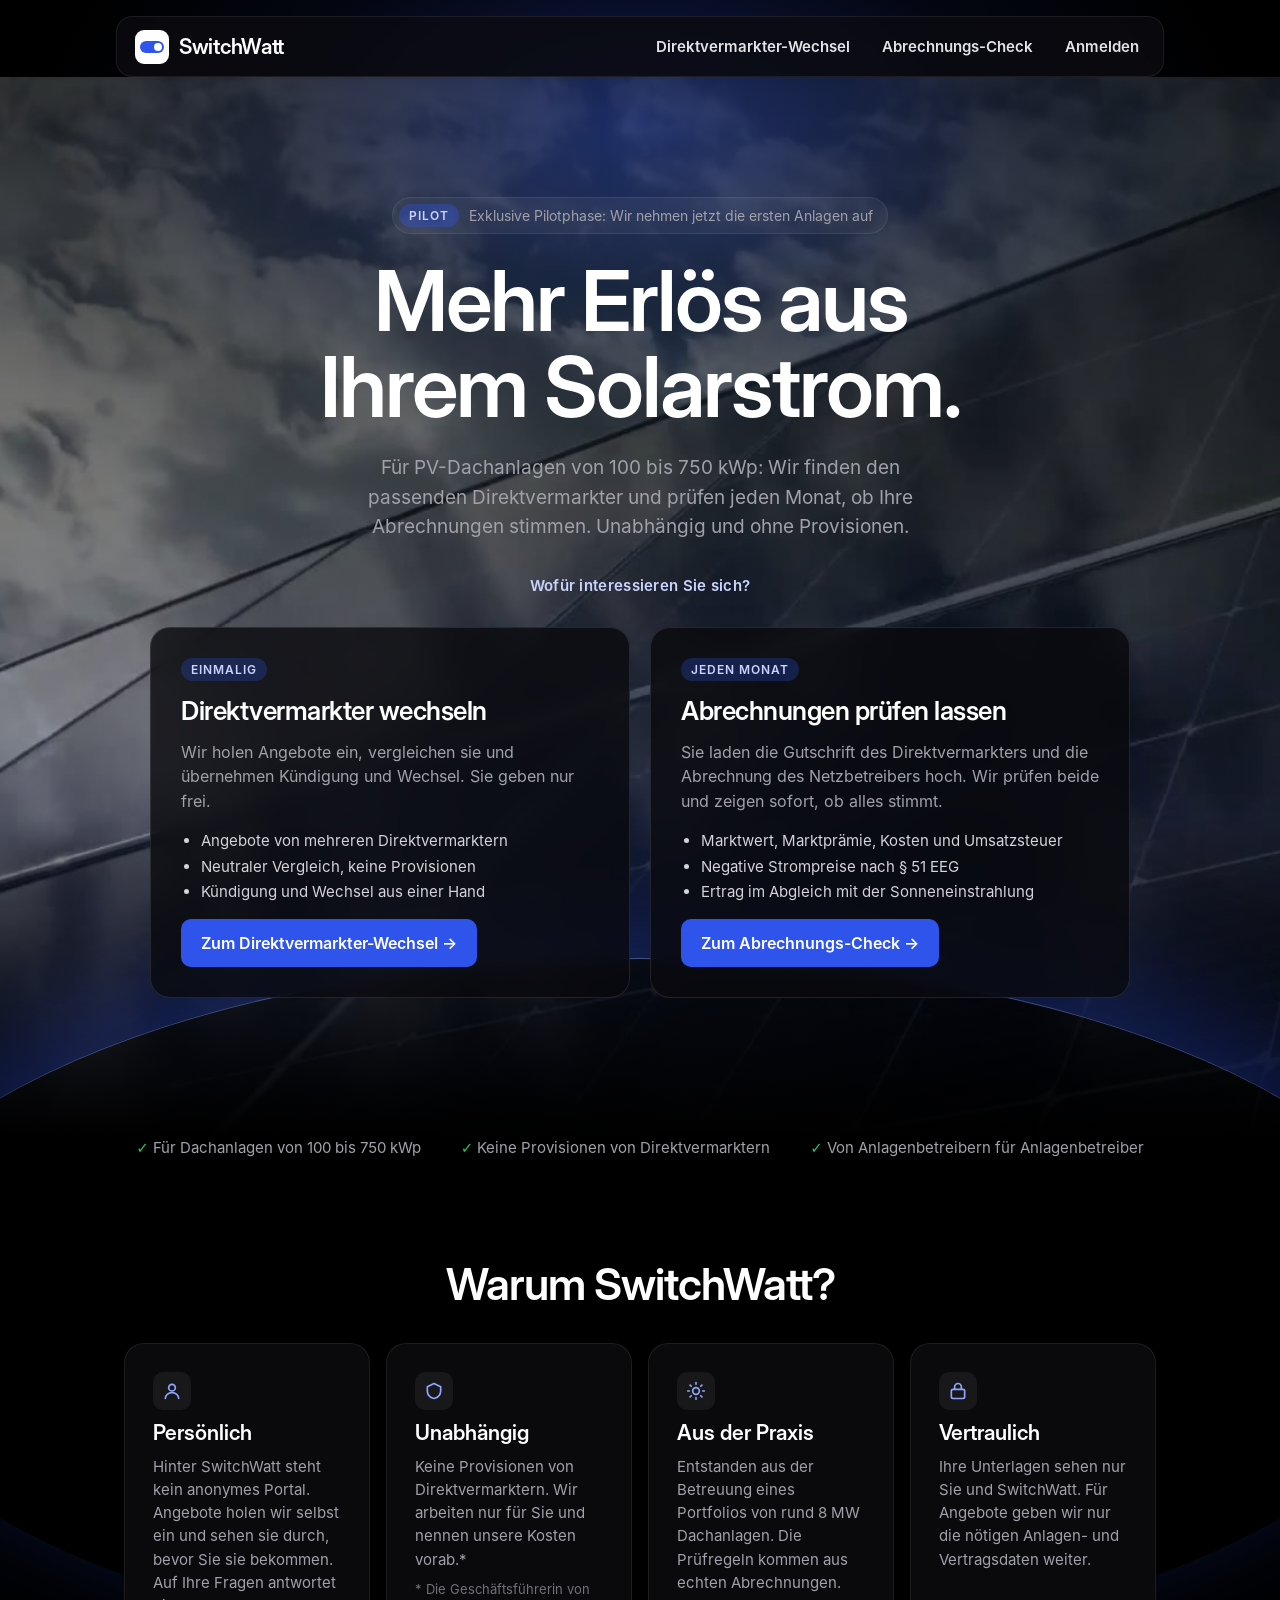
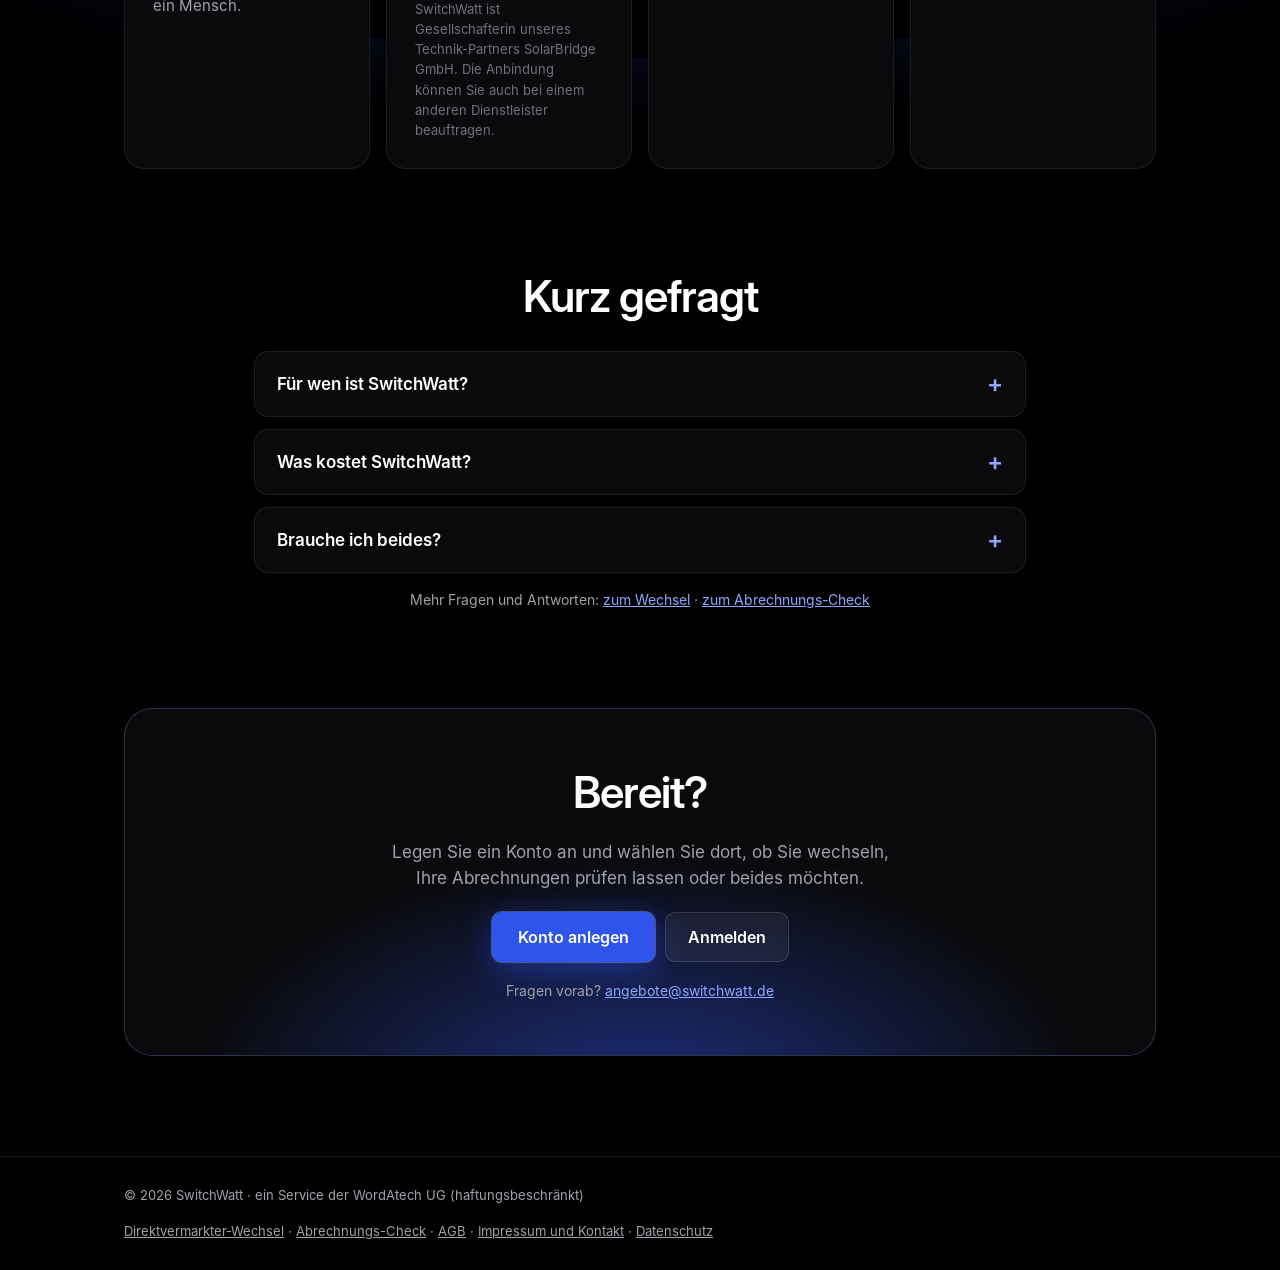
==== commit b6ebd6dc: "Umsetzung Vorprüfung: AGB-Seite und Häkchen, Datenschutz, Kontaktformular, Werbeaussagen, Vollmacht," ====
--- a/index.html
+++ b/index.html
@@ -4,7 +4,7 @@
 <meta charset="utf-8">
 <meta name="viewport" content="width=device-width, initial-scale=1">
 <title>SwitchWatt | Direktvermarkter-Vergleich und Abrechnungs-Check für PV-Dachanlagen</title>
-<meta name="description" content="SwitchWatt vergleicht Direktvermarkter für PV-Dachanlagen von 100 bis 750 kWp, übernimmt den Wechsel und prüft auf Wunsch jeden Monat Ihre Abrechnungen. Unabhängig, ohne Provisionen.">
+<meta name="description" content="SwitchWatt vergleicht Direktvermarkter für PV-Dachanlagen von 100 bis 750 kWp, bereitet den Wechsel vor und prüft auf Wunsch jeden Monat Ihre Abrechnungen. Unabhängig, ohne Provisionen.">
 <link rel="canonical" href="https://www.switchwatt.de/">
 <meta property="og:type" content="website">
 <meta property="og:url" content="https://www.switchwatt.de/">
@@ -13,7 +13,7 @@
 <meta property="og:description" content="Wir vergleichen Direktvermarkter für Ihre Dachanlage und übernehmen den Wechsel.">
 <meta property="og:image" content="https://www.switchwatt.de/hero-poster.jpg">
 <meta name="theme-color" content="#000000">
-<script type="application/ld+json">[{"@context": "https://schema.org", "@type": "Organization", "name": "SwitchWatt", "legalName": "WordAtech UG (haftungsbeschränkt)", "url": "https://www.switchwatt.de/", "email": "angebote@switchwatt.de", "address": {"@type": "PostalAddress", "streetAddress": "Kaiser-Friedrich-Promenade 79", "postalCode": "61348", "addressLocality": "Bad Homburg v. d. Höhe", "addressCountry": "DE"}}, {"@context": "https://schema.org", "@type": "Service", "name": "Direktvermarkter-Wechsel für PV-Dachanlagen", "serviceType": "Vergleich und Wechsel des Direktvermarkters", "provider": {"@type": "Organization", "name": "SwitchWatt"}, "areaServed": "DE", "description": "SwitchWatt vergleicht Angebote von Direktvermarktern für PV-Dachanlagen von 100 bis 750 kWp, bereitet Kündigung und neuen Vertrag vor und organisiert den Wechsel.", "url": "https://www.switchwatt.de/direktvermarkter-wechsel.html"}, {"@context": "https://schema.org", "@type": "Service", "name": "Abrechnungs-Check für PV-Anlagen in der Direktvermarktung", "serviceType": "Prüfung von Direktvermarkter-Gutschriften und Marktprämien-Abrechnungen", "provider": {"@type": "Organization", "name": "SwitchWatt"}, "areaServed": "DE", "url": "https://www.switchwatt.de/abrechnungscheck.html"}, {"@context": "https://schema.org", "@type": "FAQPage", "mainEntity": [{"@type": "Question", "name": "Für wen ist SwitchWatt?", "acceptedAnswer": {"@type": "Answer", "text": "Für Betreiber von Photovoltaik-Dachanlagen von etwa 100 bis 750 kWp in der Direktvermarktung, zum Beispiel auf Hallen, Höfen und Bürogebäuden."}}, {"@type": "Question", "name": "Was kostet SwitchWatt?", "acceptedAnswer": {"@type": "Answer", "text": "Feste Beträge statt Provisionen, alle netto zzgl. Umsatzsteuer. Der Wechsel kostet einmalig 390 € bis 250 kWp, 590 € bis 500 kWp und 890 € darüber, fällig erst, wenn Sie den neuen Vertrag unterschrieben haben. Finden wir kein besseres Angebot, zahlen Sie nichts. Der Abrechnungs-Check kostet 29, 39 oder 49 € im Monat pro Anlage, im Jahresabo 10 % weniger."}}, {"@type": "Question", "name": "Brauche ich beides?", "acceptedAnswer": {"@type": "Answer", "text": "Nein. Sie können den Direktvermarkter wechseln, ohne den Abrechnungs-Check zu nutzen, und umgekehrt. Wer gerade gewechselt hat, sieht mit dem Check, ob die neuen Abrechnungen stimmen."}}]}]</script>
+<script type="application/ld+json">[{"@context": "https://schema.org", "@type": "Organization", "name": "SwitchWatt", "legalName": "WordAtech UG (haftungsbeschränkt)", "url": "https://www.switchwatt.de/", "email": "angebote@switchwatt.de", "address": {"@type": "PostalAddress", "streetAddress": "Kaiser-Friedrich-Promenade 79", "postalCode": "61348", "addressLocality": "Bad Homburg v. d. Höhe", "addressCountry": "DE"}}, {"@context": "https://schema.org", "@type": "Service", "name": "Direktvermarkter-Wechsel für PV-Dachanlagen", "serviceType": "Vergleich und Wechsel des Direktvermarkters", "provider": {"@type": "Organization", "name": "SwitchWatt"}, "areaServed": "DE", "description": "SwitchWatt vergleicht Angebote von Direktvermarktern für PV-Dachanlagen von 100 bis 750 kWp, bereitet Kündigung und neuen Vertrag vor und organisiert den Wechsel.", "url": "https://www.switchwatt.de/direktvermarkter-wechsel.html"}, {"@context": "https://schema.org", "@type": "Service", "name": "Abrechnungs-Check für PV-Anlagen in der Direktvermarktung", "serviceType": "Prüfung von Direktvermarkter-Gutschriften und Marktprämien-Abrechnungen", "provider": {"@type": "Organization", "name": "SwitchWatt"}, "areaServed": "DE", "url": "https://www.switchwatt.de/abrechnungscheck.html"}, {"@context": "https://schema.org", "@type": "FAQPage", "mainEntity": [{"@type": "Question", "name": "Für wen ist SwitchWatt?", "acceptedAnswer": {"@type": "Answer", "text": "Für Betreiber von Photovoltaik-Dachanlagen von etwa 100 bis 750 kWp in der Direktvermarktung, zum Beispiel auf Hallen, Höfen und Bürogebäuden."}}, {"@type": "Question", "name": "Was kostet SwitchWatt?", "acceptedAnswer": {"@type": "Answer", "text": "Feste Beträge statt Provisionen, alle netto zzgl. Umsatzsteuer. Der Wechsel kostet einmalig 390 € bis 250 kWp, 590 € bis 500 kWp und 890 € darüber, fällig erst, wenn Sie den neuen Vertrag unterschrieben haben. Finden wir kein besseres Angebot, zahlen Sie nichts. Finden wir eins, kostet der Angebotsspiegel 150 €, die beim Wechsel voll angerechnet werden. Details in den AGB. Der Abrechnungs-Check kostet 29, 39 oder 49 € im Monat pro Anlage, im Jahresabo 10 % weniger. Das Monatsabo ist monatlich, das Jahresabo jährlich kündbar."}}, {"@type": "Question", "name": "Brauche ich beides?", "acceptedAnswer": {"@type": "Answer", "text": "Nein. Sie können den Direktvermarkter wechseln, ohne den Abrechnungs-Check zu nutzen, und umgekehrt. Wer gerade gewechselt hat, sieht mit dem Check, ob die neuen Abrechnungen stimmen."}}]}]</script>
 
 <link rel="icon" href="data:image/svg+xml,%3Csvg xmlns='http://www.w3.org/2000/svg' viewBox='0 0 34 34'%3E%3Crect width='34' height='34' rx='9' fill='%232F54EB'/%3E%3Crect x='5' y='11' width='24' height='12' rx='6' fill='%23FFFFFF'/%3E%3Ccircle cx='23' cy='17' r='4' fill='%232F54EB'/%3E%3C/svg%3E">
 <link rel="preload" href="fonts/InterDisplay-SemiBold.woff" as="font" type="font/woff" crossorigin>
@@ -140,9 +140,9 @@
 <h2 class="sw-reveal" style="margin: 0; font-family: 'Inter Display', Inter, system-ui, sans-serif; font-weight: 600; font-size: clamp(30px, 4vw, 44px); letter-spacing: -1px; text-align: center">Warum SwitchWatt?</h2>
 <div style="display: grid; grid-template-columns: repeat(auto-fit, minmax(230px, 1fr)); gap: 16px">
 <div class="sw-card sw-reveal" style="position: relative; overflow: hidden; border-radius: 20px; padding: 28px; background: #0A0A0D; border: 1px solid rgba(255,255,255,0.08); display: flex; flex-direction: column; gap: 10px"><span style="width: 38px; height: 38px; border-radius: 10px; background: rgba(255,255,255,0.06); display: flex; align-items: center; justify-content: center"><svg width="20" height="20" viewBox="0 0 24 24" fill="none" stroke="#8FA6FF" stroke-width="2" stroke-linecap="round" stroke-linejoin="round" aria-hidden="true"><circle cx="12" cy="8" r="4"></circle><path d="M4 21c0-4 3.6-7 8-7s8 3 8 7"></path></svg></span><strong style="font-family: 'Inter Display', Inter, system-ui, sans-serif; font-size: 21px; font-weight: 600">Persönlich</strong><span style="font-size: 15px; line-height: 1.55; color: #A1A1AA">Hinter SwitchWatt steht kein anonymes Portal. Angebote holen wir selbst ein und sehen sie durch, bevor Sie sie bekommen. Auf Ihre Fragen antwortet ein Mensch.</span></div>
-<div class="sw-card sw-reveal" style="position: relative; overflow: hidden; border-radius: 20px; padding: 28px; background: #0A0A0D; border: 1px solid rgba(255,255,255,0.08); display: flex; flex-direction: column; gap: 10px"><span style="width: 38px; height: 38px; border-radius: 10px; background: rgba(255,255,255,0.06); display: flex; align-items: center; justify-content: center"><svg width="20" height="20" viewBox="0 0 24 24" fill="none" stroke="#8FA6FF" stroke-width="2" stroke-linecap="round" stroke-linejoin="round" aria-hidden="true"><path d="M12 3l8 4v5c0 5-3.5 8-8 9-4.5-1-8-4-8-9V7z"></path></svg></span><strong style="font-family: 'Inter Display', Inter, system-ui, sans-serif; font-size: 21px; font-weight: 600">Unabhängig</strong><span style="font-size: 15px; line-height: 1.55; color: #A1A1AA">Keine Provisionen von Direktvermarktern. Wir arbeiten nur für Sie und nennen unsere Kosten vorab.</span></div>
+<div class="sw-card sw-reveal" style="position: relative; overflow: hidden; border-radius: 20px; padding: 28px; background: #0A0A0D; border: 1px solid rgba(255,255,255,0.08); display: flex; flex-direction: column; gap: 10px"><span style="width: 38px; height: 38px; border-radius: 10px; background: rgba(255,255,255,0.06); display: flex; align-items: center; justify-content: center"><svg width="20" height="20" viewBox="0 0 24 24" fill="none" stroke="#8FA6FF" stroke-width="2" stroke-linecap="round" stroke-linejoin="round" aria-hidden="true"><path d="M12 3l8 4v5c0 5-3.5 8-8 9-4.5-1-8-4-8-9V7z"></path></svg></span><strong style="font-family: 'Inter Display', Inter, system-ui, sans-serif; font-size: 21px; font-weight: 600">Unabhängig</strong><span style="font-size: 15px; line-height: 1.55; color: #A1A1AA">Keine Provisionen von Direktvermarktern. Wir arbeiten nur für Sie und nennen unsere Kosten vorab.* <span style="display:block;margin-top:8px;font-size:13px;color:#71717A">* Die Geschäftsführerin von SwitchWatt ist Gesellschafterin unseres Technik-Partners SolarBridge GmbH. Die Anbindung können Sie auch bei einem anderen Dienstleister beauftragen.</span></span></div>
 <div class="sw-card sw-reveal" style="position: relative; overflow: hidden; border-radius: 20px; padding: 28px; background: #0A0A0D; border: 1px solid rgba(255,255,255,0.08); display: flex; flex-direction: column; gap: 10px"><span style="width: 38px; height: 38px; border-radius: 10px; background: rgba(255,255,255,0.06); display: flex; align-items: center; justify-content: center"><svg width="20" height="20" viewBox="0 0 24 24" fill="none" stroke="#8FA6FF" stroke-width="2" stroke-linecap="round" stroke-linejoin="round" aria-hidden="true"><circle cx="12" cy="12" r="4"></circle><path d="M12 2v2M12 20v2M4.9 4.9l1.4 1.4M17.7 17.7l1.4 1.4M2 12h2M20 12h2M4.9 19.1l1.4-1.4M17.7 6.3l1.4-1.4"></path></svg></span><strong style="font-family: 'Inter Display', Inter, system-ui, sans-serif; font-size: 21px; font-weight: 600">Aus der Praxis</strong><span style="font-size: 15px; line-height: 1.55; color: #A1A1AA">Entstanden aus der Betreuung eines Portfolios von rund 8 MW Dachanlagen. Die Prüfregeln kommen aus echten Abrechnungen.</span></div>
-<div class="sw-card sw-reveal" style="position: relative; overflow: hidden; border-radius: 20px; padding: 28px; background: #0A0A0D; border: 1px solid rgba(255,255,255,0.08); display: flex; flex-direction: column; gap: 10px"><span style="width: 38px; height: 38px; border-radius: 10px; background: rgba(255,255,255,0.06); display: flex; align-items: center; justify-content: center"><svg width="20" height="20" viewBox="0 0 24 24" fill="none" stroke="#8FA6FF" stroke-width="2" stroke-linecap="round" stroke-linejoin="round" aria-hidden="true"><rect x="4" y="10" width="16" height="11" rx="2"></rect><path d="M8 10V7a4 4 0 0 1 8 0v3"></path></svg></span><strong style="font-family: 'Inter Display', Inter, system-ui, sans-serif; font-size: 21px; font-weight: 600">Vertraulich</strong><span style="font-size: 15px; line-height: 1.55; color: #A1A1AA">Ihre Verträge und Abrechnungen sehen nur Sie und wir. Weitergegeben werden Daten nur, wenn Sie es freigeben, zum Beispiel für ein Angebot.</span></div>
+<div class="sw-card sw-reveal" style="position: relative; overflow: hidden; border-radius: 20px; padding: 28px; background: #0A0A0D; border: 1px solid rgba(255,255,255,0.08); display: flex; flex-direction: column; gap: 10px"><span style="width: 38px; height: 38px; border-radius: 10px; background: rgba(255,255,255,0.06); display: flex; align-items: center; justify-content: center"><svg width="20" height="20" viewBox="0 0 24 24" fill="none" stroke="#8FA6FF" stroke-width="2" stroke-linecap="round" stroke-linejoin="round" aria-hidden="true"><rect x="4" y="10" width="16" height="11" rx="2"></rect><path d="M8 10V7a4 4 0 0 1 8 0v3"></path></svg></span><strong style="font-family: 'Inter Display', Inter, system-ui, sans-serif; font-size: 21px; font-weight: 600">Vertraulich</strong><span style="font-size: 15px; line-height: 1.55; color: #A1A1AA">Ihre Unterlagen sehen nur Sie und SwitchWatt. Für Angebote geben wir nur die nötigen Anlagen- und Vertragsdaten weiter.</span></div>
 </div>
 </section>
 
@@ -155,7 +155,7 @@
 </details>
 <details class="sw-reveal" style="border-radius: 14px; background: #0A0A0D; border: 1px solid rgba(255,255,255,0.08); padding: 0 22px">
 <summary style="min-height: 64px; display: flex; align-items: center; justify-content: space-between; gap: 16px; cursor: pointer; font-size: 17px; font-weight: 600">Was kostet SwitchWatt?<span class="sw-plus" aria-hidden="true" style="font-size: 24px; color: #8FA6FF; transition: transform .2s">+</span></summary>
-<p style="margin: 0 0 20px; font-size: 15px; line-height: 1.6; color: #A1A1AA">Feste Beträge statt Provisionen, alle netto zzgl. Umsatzsteuer. Der Wechsel kostet einmalig 390 € bis 250 kWp, 590 € bis 500 kWp und 890 € darüber, fällig erst, wenn Sie den neuen Vertrag unterschrieben haben. Finden wir kein besseres Angebot, zahlen Sie nichts. Der Abrechnungs-Check kostet 29, 39 oder 49 € im Monat pro Anlage, im Jahresabo 10 % weniger.</p>
+<p style="margin: 0 0 20px; font-size: 15px; line-height: 1.6; color: #A1A1AA">Feste Beträge statt Provisionen, alle netto zzgl. Umsatzsteuer. Der Wechsel kostet einmalig 390 € bis 250 kWp, 590 € bis 500 kWp und 890 € darüber, fällig erst, wenn Sie den neuen Vertrag unterschrieben haben. Finden wir kein besseres Angebot, zahlen Sie nichts. Finden wir eins, kostet der Angebotsspiegel 150 €, die beim Wechsel voll angerechnet werden. Details in den AGB. Der Abrechnungs-Check kostet 29, 39 oder 49 € im Monat pro Anlage, im Jahresabo 10 % weniger. Das Monatsabo ist monatlich, das Jahresabo jährlich kündbar.</p>
 </details>
 <details class="sw-reveal" style="border-radius: 14px; background: #0A0A0D; border: 1px solid rgba(255,255,255,0.08); padding: 0 22px">
 <summary style="min-height: 64px; display: flex; align-items: center; justify-content: space-between; gap: 16px; cursor: pointer; font-size: 17px; font-weight: 600">Brauche ich beides?<span class="sw-plus" aria-hidden="true" style="font-size: 24px; color: #8FA6FF; transition: transform .2s">+</span></summary>
@@ -182,7 +182,7 @@
 <footer style="border-top: 1px solid rgba(255,255,255,0.08)">
 <div style="max-width: 1080px; margin: 0 auto; box-sizing: border-box; padding: 28px 24px; display: flex; gap: 16px 32px; flex-wrap: wrap; justify-content: space-between; font-size: 13px; line-height: 1.6; color: #A1A1AA">
 <span>© 2026 SwitchWatt · ein Service der WordAtech UG (haftungsbeschränkt)</span>
-<span class="sw-foot"><a href="direktvermarkter-wechsel.html" style="color: #A1A1AA">Direktvermarkter-Wechsel</a> · <a href="abrechnungscheck.html" style="color: #A1A1AA">Abrechnungs-Check</a> · <a href="impressum.html" style="color: #A1A1AA">Impressum</a> · <a href="datenschutz.html" style="color: #A1A1AA">Datenschutz</a></span>
+<span class="sw-foot"><a href="direktvermarkter-wechsel.html" style="color: #A1A1AA">Direktvermarkter-Wechsel</a> · <a href="abrechnungscheck.html" style="color: #A1A1AA">Abrechnungs-Check</a> · <a href="agb.html" style="color: #A1A1AA">AGB</a> · <a href="impressum.html" style="color: #A1A1AA">Impressum und Kontakt</a> · <a href="datenschutz.html" style="color: #A1A1AA">Datenschutz</a></span>
 </div>
 </footer>
 
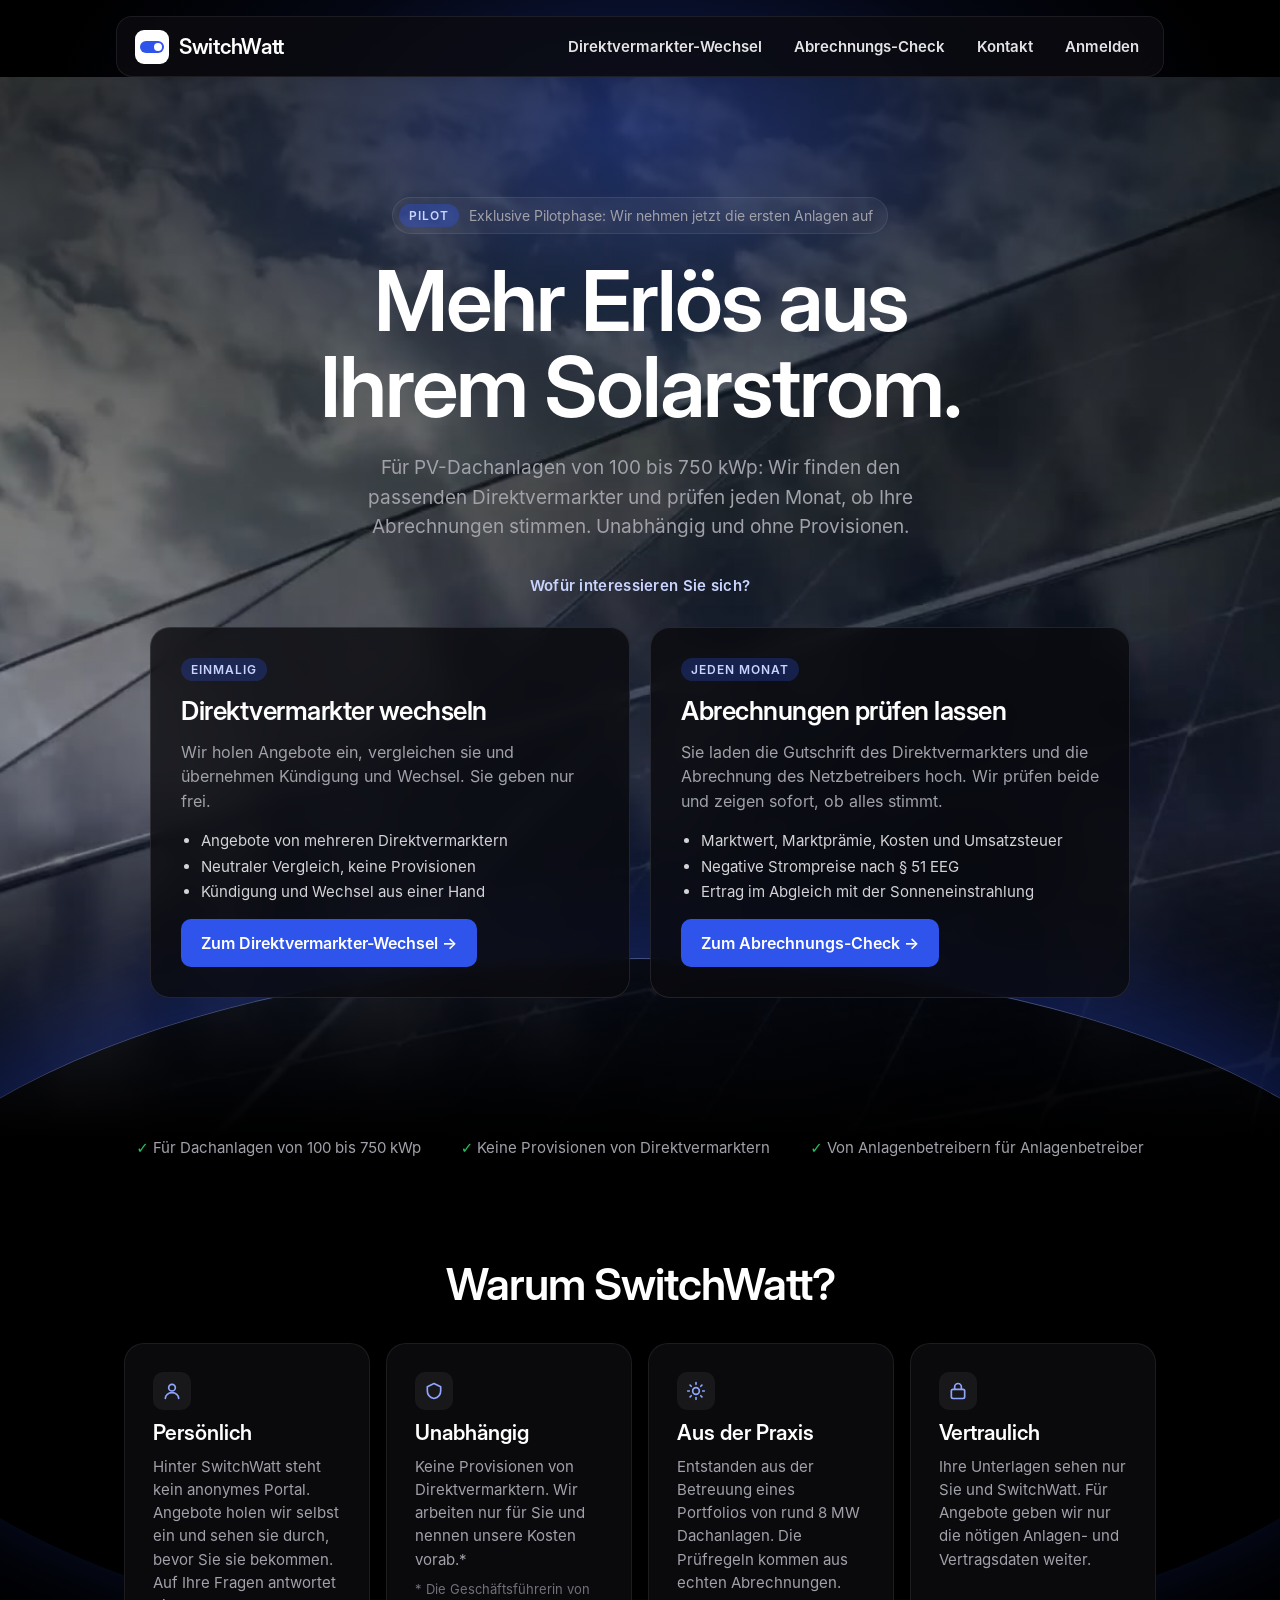
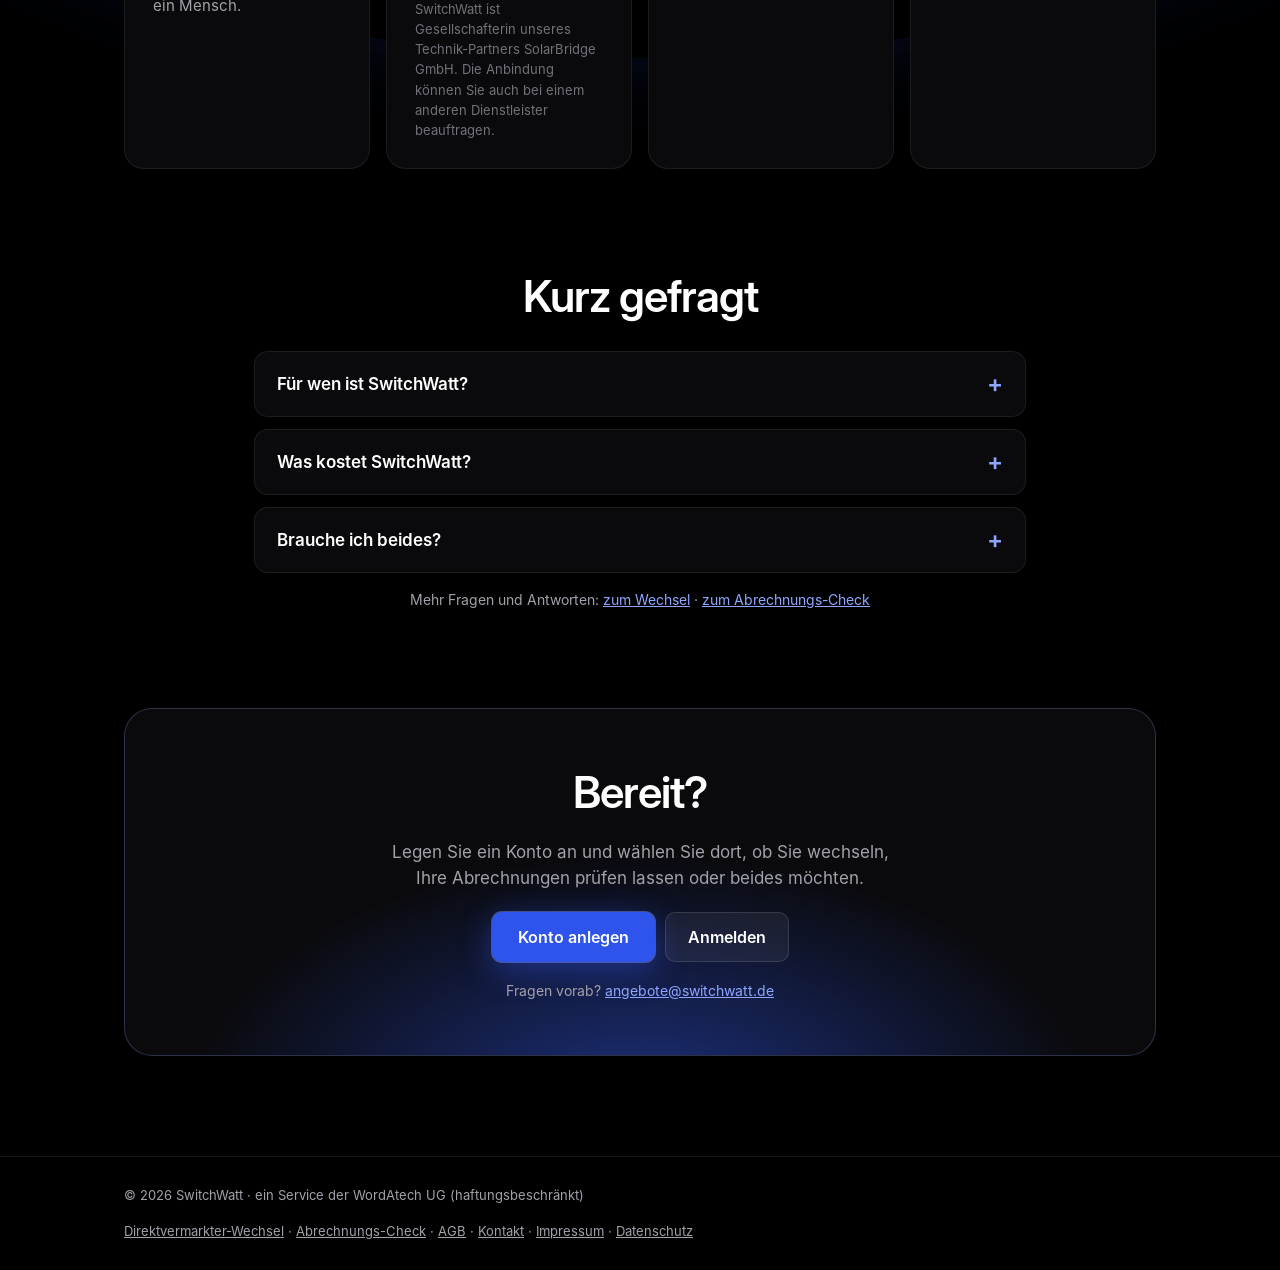
==== commit 741ac7e4: "Kontakt in Navigation und Fußzeile Co-Authored-By: Claude Opus 5.5 <noreply@anthropic.com> Claude-Se" ====
--- a/index.html
+++ b/index.html
@@ -69,6 +69,7 @@
 .sw-navright{flex-wrap:nowrap!important;gap:2px!important;flex:0 0 auto;margin-left:auto}
 .sw-navbar>a:first-child{flex:1 1 0;min-width:0}
 .sw-navlogin{padding:10px 8px!important;font-size:14px!important}
+.sw-navkontakt{display:none!important}
 .sw-navcta{margin-left:2px!important;min-height:40px!important;padding:0 14px!important;font-size:14px!important;white-space:nowrap}
 .sw-trust{flex-direction:column!important;align-items:center;gap:6px!important;font-size:14px!important}
 .sw-trust span[aria-hidden]{display:none}
@@ -89,7 +90,7 @@
 <div class="sw-navright" style="display: flex; align-items: center; gap: 4px; flex-wrap: wrap">
 <a class="sw-navlink" href="direktvermarkter-wechsel.html" style="padding: 10px 14px; border-radius: 10px; color: #E4E4E7; text-decoration: none; font-size: 15px; font-weight: 500">Direktvermarkter-Wechsel</a>
 <a class="sw-navlink" href="abrechnungscheck.html" style="padding: 10px 14px; border-radius: 10px; color: #E4E4E7; text-decoration: none; font-size: 15px; font-weight: 500">Abrechnungs-Check</a>
-<a class="sw-navlogin" href="portal.html" style="padding: 10px 14px; border-radius: 10px; color: #E4E4E7; text-decoration: none; font-size: 15px; font-weight: 500">Anmelden</a>
+<a class="sw-navkontakt" href="impressum.html#kontakt" style="padding: 10px 14px; border-radius: 10px; color: #E4E4E7; text-decoration: none; font-size: 15px; font-weight: 500">Kontakt</a><a class="sw-navlogin" href="portal.html" style="padding: 10px 14px; border-radius: 10px; color: #E4E4E7; text-decoration: none; font-size: 15px; font-weight: 500">Anmelden</a>
 </div>
 <div class="sw-mnav"><a href="direktvermarkter-wechsel.html">Wechsel</a><a href="abrechnungscheck.html">Abrechnungs-Check</a></div>
 </div>
@@ -182,7 +183,7 @@
 <footer style="border-top: 1px solid rgba(255,255,255,0.08)">
 <div style="max-width: 1080px; margin: 0 auto; box-sizing: border-box; padding: 28px 24px; display: flex; gap: 16px 32px; flex-wrap: wrap; justify-content: space-between; font-size: 13px; line-height: 1.6; color: #A1A1AA">
 <span>© 2026 SwitchWatt · ein Service der WordAtech UG (haftungsbeschränkt)</span>
-<span class="sw-foot"><a href="direktvermarkter-wechsel.html" style="color: #A1A1AA">Direktvermarkter-Wechsel</a> · <a href="abrechnungscheck.html" style="color: #A1A1AA">Abrechnungs-Check</a> · <a href="agb.html" style="color: #A1A1AA">AGB</a> · <a href="impressum.html" style="color: #A1A1AA">Impressum und Kontakt</a> · <a href="datenschutz.html" style="color: #A1A1AA">Datenschutz</a></span>
+<span class="sw-foot"><a href="direktvermarkter-wechsel.html" style="color: #A1A1AA">Direktvermarkter-Wechsel</a> · <a href="abrechnungscheck.html" style="color: #A1A1AA">Abrechnungs-Check</a> · <a href="agb.html" style="color: #A1A1AA">AGB</a> · <a href="impressum.html#kontakt" style="color: #A1A1AA">Kontakt</a> · <a href="impressum.html" style="color: #A1A1AA">Impressum</a> · <a href="datenschutz.html" style="color: #A1A1AA">Datenschutz</a></span>
 </div>
 </footer>
 
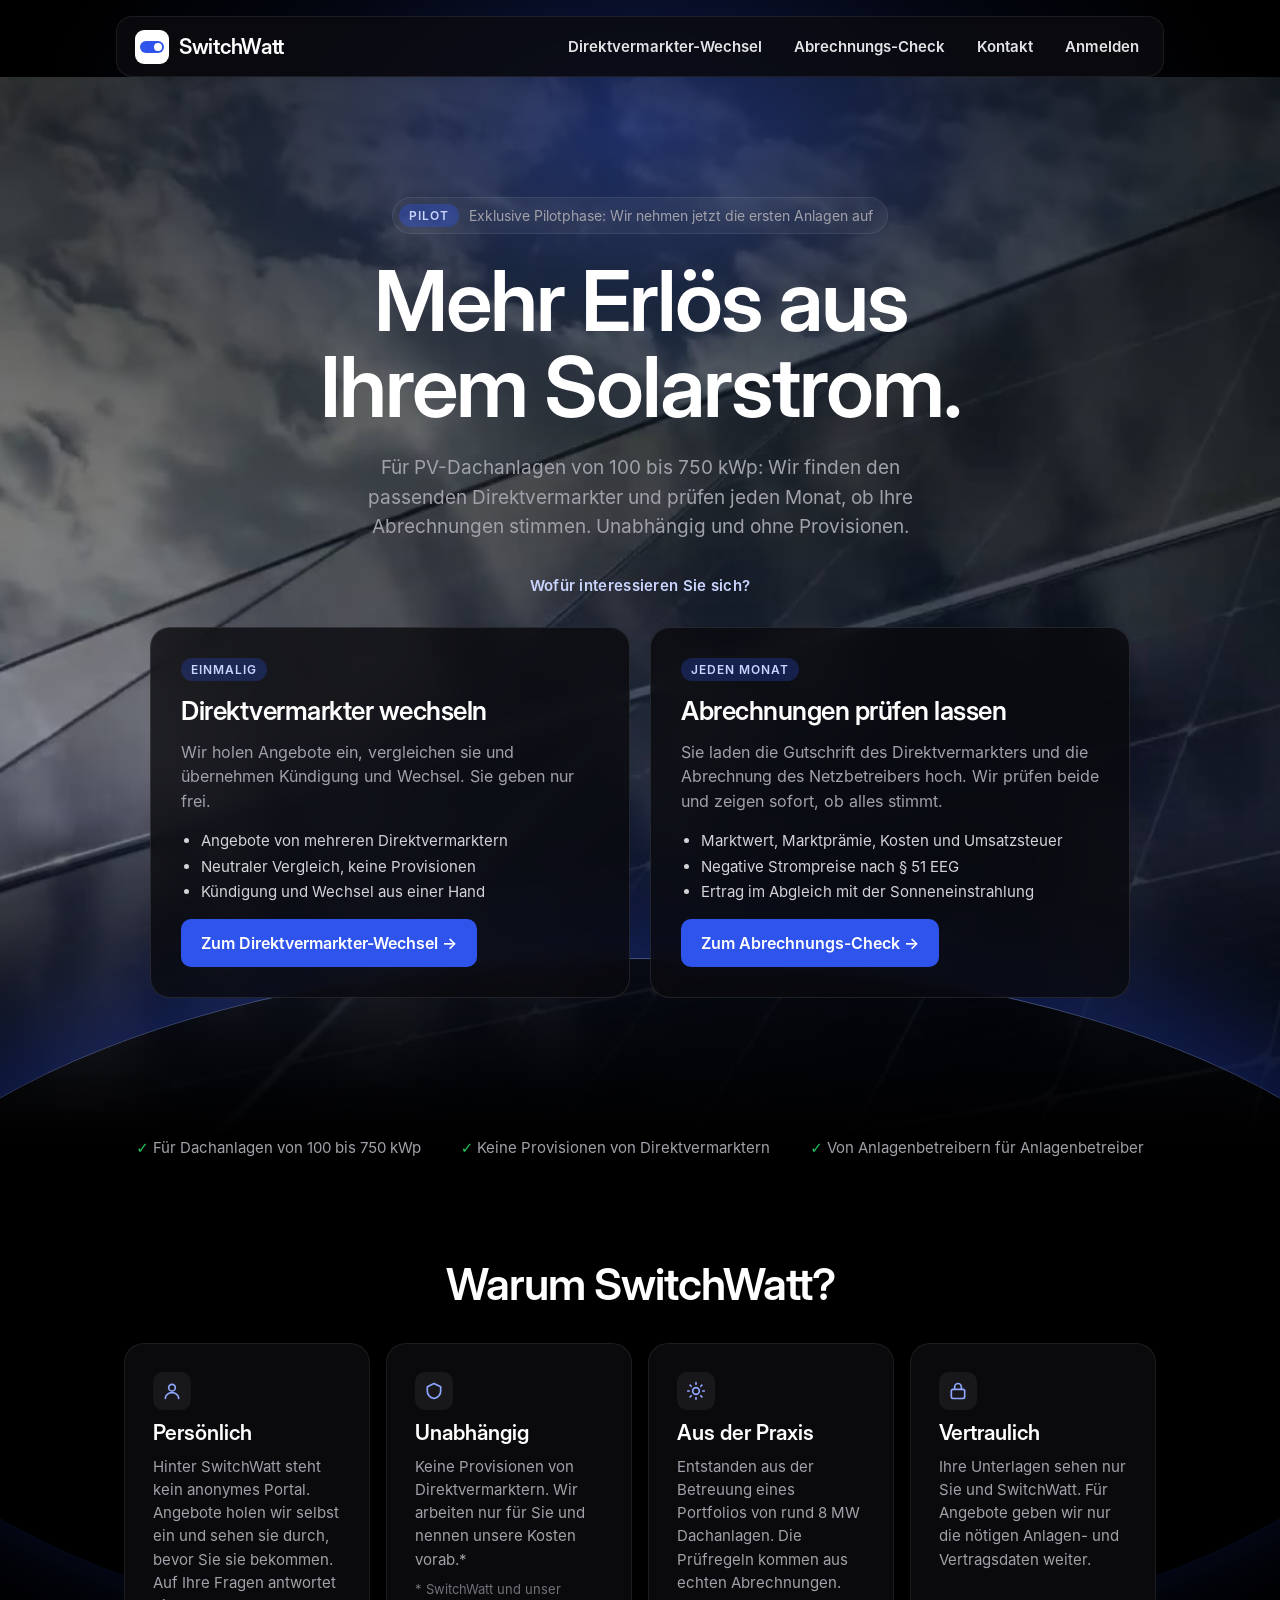
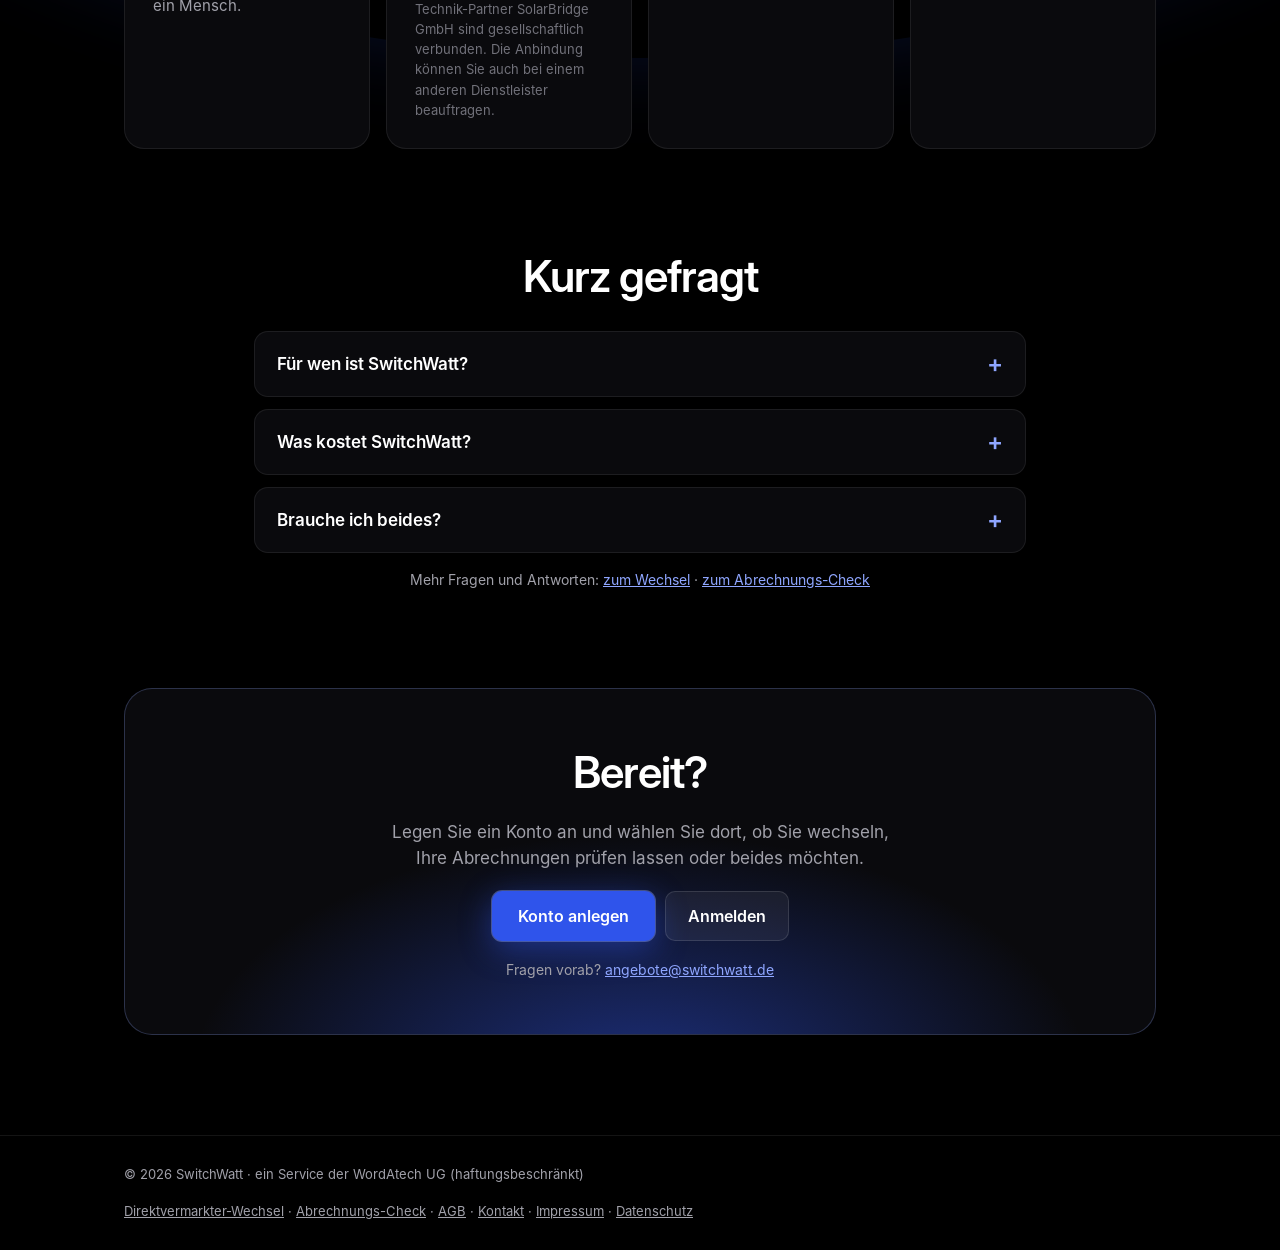
==== commit e0fb1bc0: "SolarBridge-Hinweis: gesellschaftlich verbunden Co-Authored-By: Claude Opus 5.5 <noreply@anthropic.c" ====
--- a/index.html
+++ b/index.html
@@ -141,7 +141,7 @@
 <h2 class="sw-reveal" style="margin: 0; font-family: 'Inter Display', Inter, system-ui, sans-serif; font-weight: 600; font-size: clamp(30px, 4vw, 44px); letter-spacing: -1px; text-align: center">Warum SwitchWatt?</h2>
 <div style="display: grid; grid-template-columns: repeat(auto-fit, minmax(230px, 1fr)); gap: 16px">
 <div class="sw-card sw-reveal" style="position: relative; overflow: hidden; border-radius: 20px; padding: 28px; background: #0A0A0D; border: 1px solid rgba(255,255,255,0.08); display: flex; flex-direction: column; gap: 10px"><span style="width: 38px; height: 38px; border-radius: 10px; background: rgba(255,255,255,0.06); display: flex; align-items: center; justify-content: center"><svg width="20" height="20" viewBox="0 0 24 24" fill="none" stroke="#8FA6FF" stroke-width="2" stroke-linecap="round" stroke-linejoin="round" aria-hidden="true"><circle cx="12" cy="8" r="4"></circle><path d="M4 21c0-4 3.6-7 8-7s8 3 8 7"></path></svg></span><strong style="font-family: 'Inter Display', Inter, system-ui, sans-serif; font-size: 21px; font-weight: 600">Persönlich</strong><span style="font-size: 15px; line-height: 1.55; color: #A1A1AA">Hinter SwitchWatt steht kein anonymes Portal. Angebote holen wir selbst ein und sehen sie durch, bevor Sie sie bekommen. Auf Ihre Fragen antwortet ein Mensch.</span></div>
-<div class="sw-card sw-reveal" style="position: relative; overflow: hidden; border-radius: 20px; padding: 28px; background: #0A0A0D; border: 1px solid rgba(255,255,255,0.08); display: flex; flex-direction: column; gap: 10px"><span style="width: 38px; height: 38px; border-radius: 10px; background: rgba(255,255,255,0.06); display: flex; align-items: center; justify-content: center"><svg width="20" height="20" viewBox="0 0 24 24" fill="none" stroke="#8FA6FF" stroke-width="2" stroke-linecap="round" stroke-linejoin="round" aria-hidden="true"><path d="M12 3l8 4v5c0 5-3.5 8-8 9-4.5-1-8-4-8-9V7z"></path></svg></span><strong style="font-family: 'Inter Display', Inter, system-ui, sans-serif; font-size: 21px; font-weight: 600">Unabhängig</strong><span style="font-size: 15px; line-height: 1.55; color: #A1A1AA">Keine Provisionen von Direktvermarktern. Wir arbeiten nur für Sie und nennen unsere Kosten vorab.* <span style="display:block;margin-top:8px;font-size:13px;color:#71717A">* Die Geschäftsführerin von SwitchWatt ist Gesellschafterin unseres Technik-Partners SolarBridge GmbH. Die Anbindung können Sie auch bei einem anderen Dienstleister beauftragen.</span></span></div>
+<div class="sw-card sw-reveal" style="position: relative; overflow: hidden; border-radius: 20px; padding: 28px; background: #0A0A0D; border: 1px solid rgba(255,255,255,0.08); display: flex; flex-direction: column; gap: 10px"><span style="width: 38px; height: 38px; border-radius: 10px; background: rgba(255,255,255,0.06); display: flex; align-items: center; justify-content: center"><svg width="20" height="20" viewBox="0 0 24 24" fill="none" stroke="#8FA6FF" stroke-width="2" stroke-linecap="round" stroke-linejoin="round" aria-hidden="true"><path d="M12 3l8 4v5c0 5-3.5 8-8 9-4.5-1-8-4-8-9V7z"></path></svg></span><strong style="font-family: 'Inter Display', Inter, system-ui, sans-serif; font-size: 21px; font-weight: 600">Unabhängig</strong><span style="font-size: 15px; line-height: 1.55; color: #A1A1AA">Keine Provisionen von Direktvermarktern. Wir arbeiten nur für Sie und nennen unsere Kosten vorab.* <span style="display:block;margin-top:8px;font-size:13px;color:#71717A">* SwitchWatt und unser Technik-Partner SolarBridge GmbH sind gesellschaftlich verbunden. Die Anbindung können Sie auch bei einem anderen Dienstleister beauftragen.</span></span></div>
 <div class="sw-card sw-reveal" style="position: relative; overflow: hidden; border-radius: 20px; padding: 28px; background: #0A0A0D; border: 1px solid rgba(255,255,255,0.08); display: flex; flex-direction: column; gap: 10px"><span style="width: 38px; height: 38px; border-radius: 10px; background: rgba(255,255,255,0.06); display: flex; align-items: center; justify-content: center"><svg width="20" height="20" viewBox="0 0 24 24" fill="none" stroke="#8FA6FF" stroke-width="2" stroke-linecap="round" stroke-linejoin="round" aria-hidden="true"><circle cx="12" cy="12" r="4"></circle><path d="M12 2v2M12 20v2M4.9 4.9l1.4 1.4M17.7 17.7l1.4 1.4M2 12h2M20 12h2M4.9 19.1l1.4-1.4M17.7 6.3l1.4-1.4"></path></svg></span><strong style="font-family: 'Inter Display', Inter, system-ui, sans-serif; font-size: 21px; font-weight: 600">Aus der Praxis</strong><span style="font-size: 15px; line-height: 1.55; color: #A1A1AA">Entstanden aus der Betreuung eines Portfolios von rund 8 MW Dachanlagen. Die Prüfregeln kommen aus echten Abrechnungen.</span></div>
 <div class="sw-card sw-reveal" style="position: relative; overflow: hidden; border-radius: 20px; padding: 28px; background: #0A0A0D; border: 1px solid rgba(255,255,255,0.08); display: flex; flex-direction: column; gap: 10px"><span style="width: 38px; height: 38px; border-radius: 10px; background: rgba(255,255,255,0.06); display: flex; align-items: center; justify-content: center"><svg width="20" height="20" viewBox="0 0 24 24" fill="none" stroke="#8FA6FF" stroke-width="2" stroke-linecap="round" stroke-linejoin="round" aria-hidden="true"><rect x="4" y="10" width="16" height="11" rx="2"></rect><path d="M8 10V7a4 4 0 0 1 8 0v3"></path></svg></span><strong style="font-family: 'Inter Display', Inter, system-ui, sans-serif; font-size: 21px; font-weight: 600">Vertraulich</strong><span style="font-size: 15px; line-height: 1.55; color: #A1A1AA">Ihre Unterlagen sehen nur Sie und SwitchWatt. Für Angebote geben wir nur die nötigen Anlagen- und Vertragsdaten weiter.</span></div>
 </div>
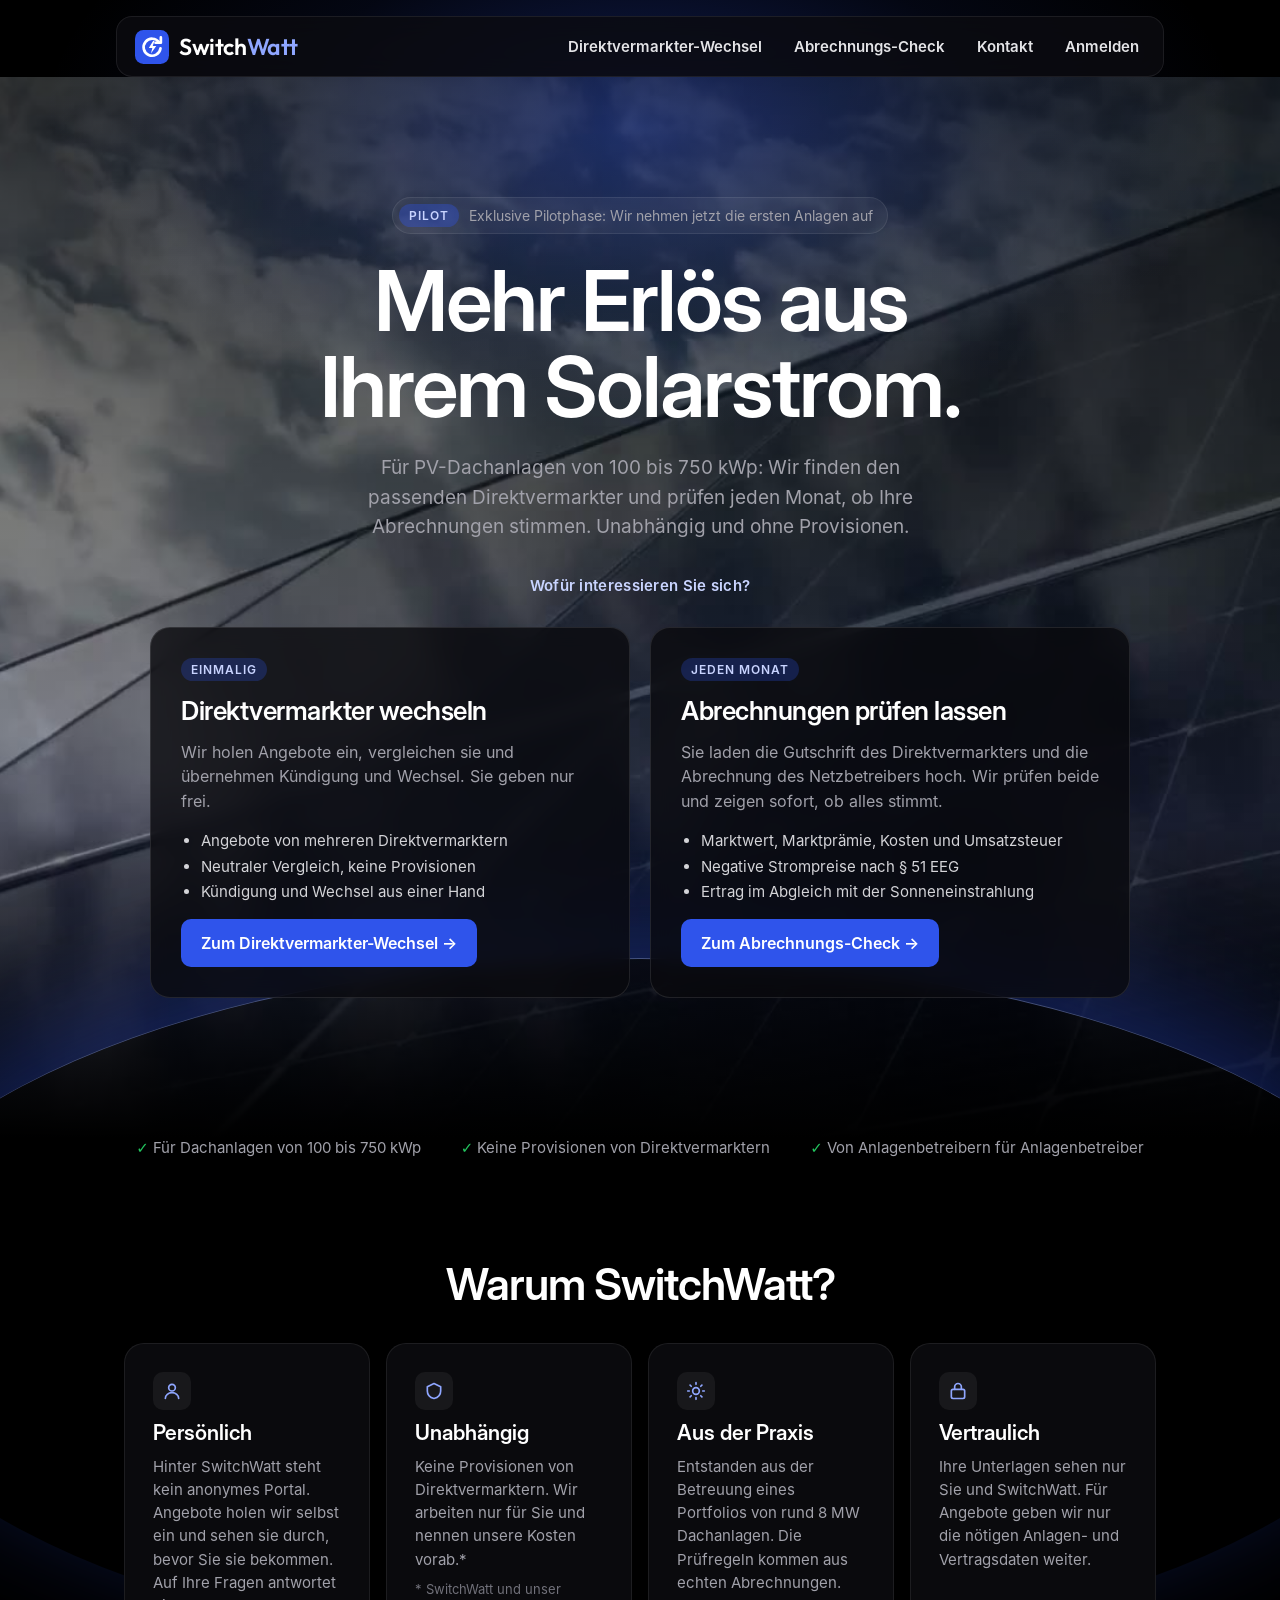
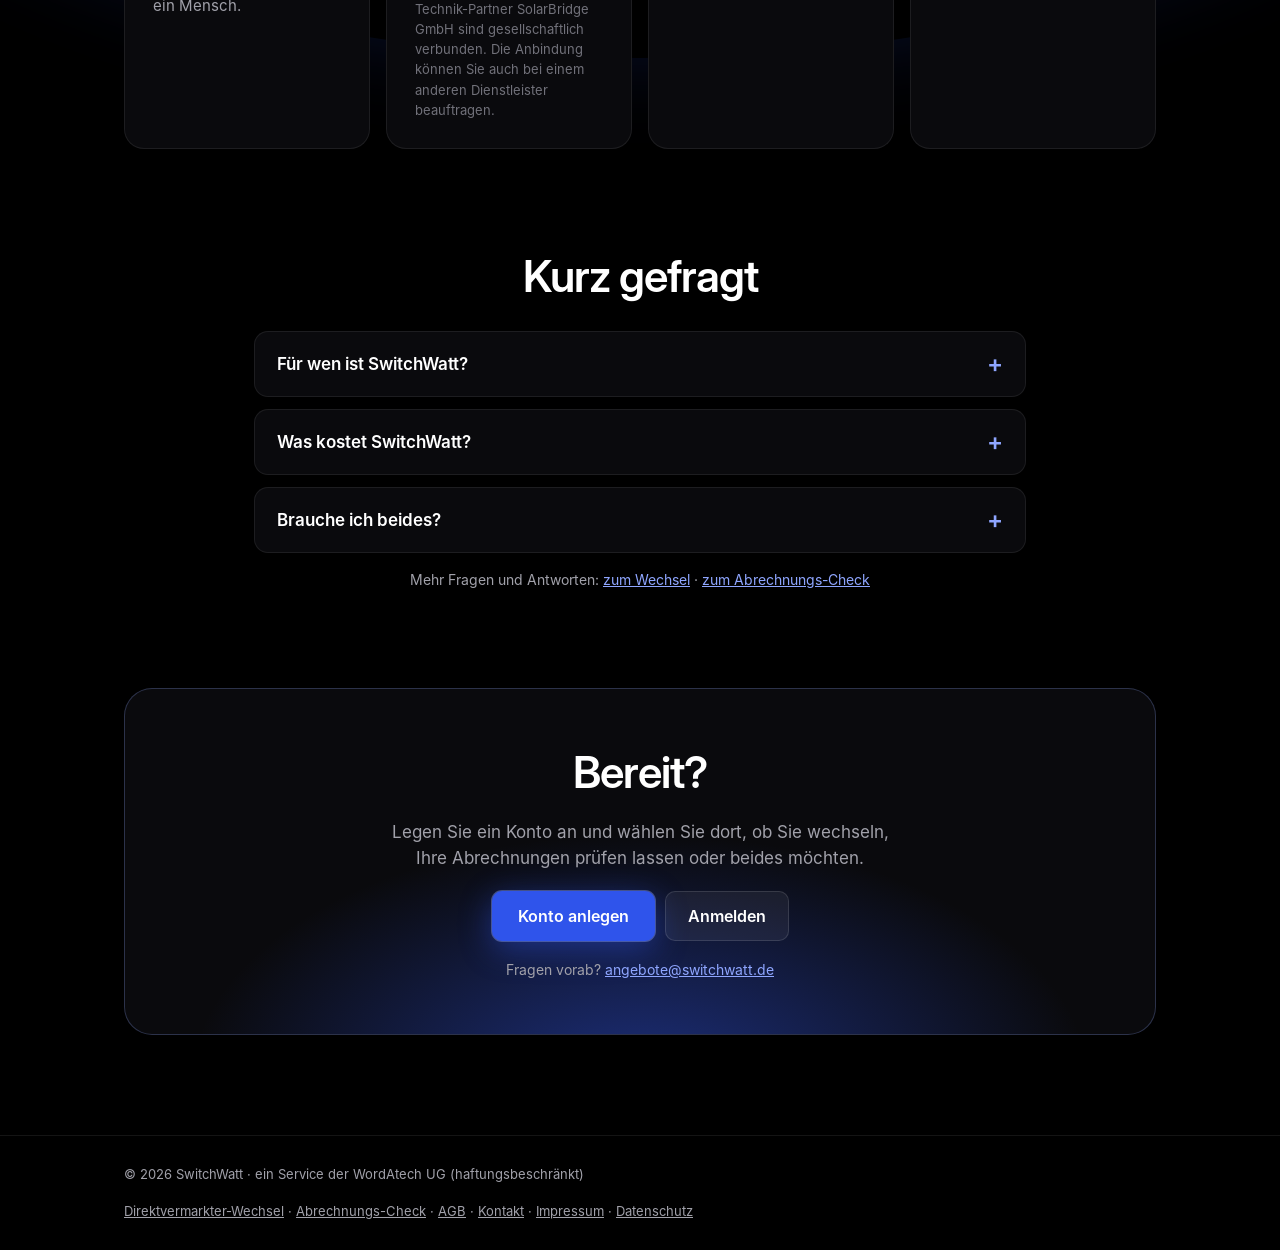
==== commit 031ca953: "Neues Logo (Kreis-Pfeil mit Blitz, Outfit-Schriftzug, Watt farbig): Nav, Favicon, Portal, Verwaltung" ====
--- a/index.html
+++ b/index.html
@@ -15,12 +15,13 @@
 <meta name="theme-color" content="#000000">
 <script type="application/ld+json">[{"@context": "https://schema.org", "@type": "Organization", "name": "SwitchWatt", "legalName": "WordAtech UG (haftungsbeschränkt)", "url": "https://www.switchwatt.de/", "email": "angebote@switchwatt.de", "address": {"@type": "PostalAddress", "streetAddress": "Kaiser-Friedrich-Promenade 79", "postalCode": "61348", "addressLocality": "Bad Homburg v. d. Höhe", "addressCountry": "DE"}}, {"@context": "https://schema.org", "@type": "Service", "name": "Direktvermarkter-Wechsel für PV-Dachanlagen", "serviceType": "Vergleich und Wechsel des Direktvermarkters", "provider": {"@type": "Organization", "name": "SwitchWatt"}, "areaServed": "DE", "description": "SwitchWatt vergleicht Angebote von Direktvermarktern für PV-Dachanlagen von 100 bis 750 kWp, bereitet Kündigung und neuen Vertrag vor und organisiert den Wechsel.", "url": "https://www.switchwatt.de/direktvermarkter-wechsel.html"}, {"@context": "https://schema.org", "@type": "Service", "name": "Abrechnungs-Check für PV-Anlagen in der Direktvermarktung", "serviceType": "Prüfung von Direktvermarkter-Gutschriften und Marktprämien-Abrechnungen", "provider": {"@type": "Organization", "name": "SwitchWatt"}, "areaServed": "DE", "url": "https://www.switchwatt.de/abrechnungscheck.html"}, {"@context": "https://schema.org", "@type": "FAQPage", "mainEntity": [{"@type": "Question", "name": "Für wen ist SwitchWatt?", "acceptedAnswer": {"@type": "Answer", "text": "Für Betreiber von Photovoltaik-Dachanlagen von etwa 100 bis 750 kWp in der Direktvermarktung, zum Beispiel auf Hallen, Höfen und Bürogebäuden."}}, {"@type": "Question", "name": "Was kostet SwitchWatt?", "acceptedAnswer": {"@type": "Answer", "text": "Feste Beträge statt Provisionen, alle netto zzgl. Umsatzsteuer. Der Wechsel kostet einmalig 390 € bis 250 kWp, 590 € bis 500 kWp und 890 € darüber, fällig erst, wenn Sie den neuen Vertrag unterschrieben haben. Finden wir kein besseres Angebot, zahlen Sie nichts. Finden wir eins, kostet der Angebotsspiegel 150 €, die beim Wechsel voll angerechnet werden. Details in den AGB. Der Abrechnungs-Check kostet 29, 39 oder 49 € im Monat pro Anlage, im Jahresabo 10 % weniger. Das Monatsabo ist monatlich, das Jahresabo jährlich kündbar."}}, {"@type": "Question", "name": "Brauche ich beides?", "acceptedAnswer": {"@type": "Answer", "text": "Nein. Sie können den Direktvermarkter wechseln, ohne den Abrechnungs-Check zu nutzen, und umgekehrt. Wer gerade gewechselt hat, sieht mit dem Check, ob die neuen Abrechnungen stimmen."}}]}]</script>
 
-<link rel="icon" href="data:image/svg+xml,%3Csvg xmlns='http://www.w3.org/2000/svg' viewBox='0 0 34 34'%3E%3Crect width='34' height='34' rx='9' fill='%232F54EB'/%3E%3Crect x='5' y='11' width='24' height='12' rx='6' fill='%23FFFFFF'/%3E%3Ccircle cx='23' cy='17' r='4' fill='%232F54EB'/%3E%3C/svg%3E">
+<link rel="icon" href="data:image/svg+xml,%3Csvg xmlns='http://www.w3.org/2000/svg' viewBox='0 0 48 48'%3E%3Crect width='48' height='48' rx='12' fill='%232F54EB'/%3E%3Cpath d='M34 17.5A12 12 0 1 0 36 26' fill='none' stroke='%23fff' stroke-width='3.8' stroke-linecap='round'/%3E%3Cpath d='M36.5 10.5v7.5H29' fill='none' stroke='%23fff' stroke-width='3.8' stroke-linecap='round' stroke-linejoin='round'/%3E%3Cpath d='M25.5 15.5l-6 10h5l-2 7.5 7.5-10.5h-5l2.5-7z' fill='%23fff'/%3E%3C/svg%3E">
 <link rel="preload" href="fonts/InterDisplay-SemiBold.woff" as="font" type="font/woff" crossorigin>
 <style>
 @font-face{font-family:Inter;src:url(fonts/Inter-Regular.woff) format('woff');font-weight:400;font-display:swap}
 @font-face{font-family:Inter;src:url(fonts/Inter-SemiBold.woff) format('woff');font-weight:500 700;font-display:swap}
 @font-face{font-family:'Inter Display';src:url(fonts/InterDisplay-SemiBold.woff) format('woff');font-weight:500 700;font-display:swap}
+@font-face{font-family:'Outfit Logo';src:url(fonts/Outfit-SemiBold-Logo.woff2) format('woff2');font-weight:400 700;font-display:block}
 *{box-sizing:border-box}html{scroll-behavior:smooth}
 
 body{margin:0;background:#000000}
@@ -84,8 +85,8 @@
 <nav style="position: sticky; top: 16px; z-index: 10; width: 100%; max-width: 1080px; margin: 16px auto 0; box-sizing: border-box; padding: 0 16px">
 <div class="sw-navbar" style="display: flex; align-items: center; justify-content: space-between; gap: 16px; flex-wrap: wrap; background: rgba(12,12,16,0.82); border: 1px solid rgba(255,255,255,0.08); border-radius: 16px; padding: 10px 10px 10px 18px; backdrop-filter: blur(12px)">
 <a href="#top" style="display: flex; align-items: center; gap: 10px; text-decoration: none; color: #FFFFFF">
-<svg width="34" height="34" viewBox="0 0 34 34" aria-hidden="true"><rect width="34" height="34" rx="9" fill="#FFFFFF"></rect><rect x="5" y="11" width="24" height="12" rx="6" fill="#2F54EB"></rect><circle cx="23" cy="17" r="4" fill="#FFFFFF"></circle></svg>
-<span class="sw-brand" style="font-family: 'Inter Display', Inter, system-ui, sans-serif; font-weight: 600; font-size: 21px; letter-spacing: -0.3px">SwitchWatt</span>
+<svg width="34" height="34" viewBox="0 0 48 48" aria-hidden="true"><rect width="48" height="48" rx="12" fill="#2F54EB"/><path d="M34 17.5A12 12 0 1 0 36 26" fill="none" stroke="#fff" stroke-width="3.8" stroke-linecap="round"/><path d="M36.5 10.5v7.5H29" fill="none" stroke="#fff" stroke-width="3.8" stroke-linecap="round" stroke-linejoin="round"/><path d="M25.5 15.5l-6 10h5l-2 7.5 7.5-10.5h-5l2.5-7z" fill="#fff"/></svg>
+<span class="sw-brand" style="font-family: 'Outfit Logo', 'Inter Display', Inter, system-ui, sans-serif; font-weight: 600; font-size: 23px; letter-spacing: -0.4px">Switch<span style="color:#8FA6FF">Watt</span></span>
 </a>
 <div class="sw-navright" style="display: flex; align-items: center; gap: 4px; flex-wrap: wrap">
 <a class="sw-navlink" href="direktvermarkter-wechsel.html" style="padding: 10px 14px; border-radius: 10px; color: #E4E4E7; text-decoration: none; font-size: 15px; font-weight: 500">Direktvermarkter-Wechsel</a>
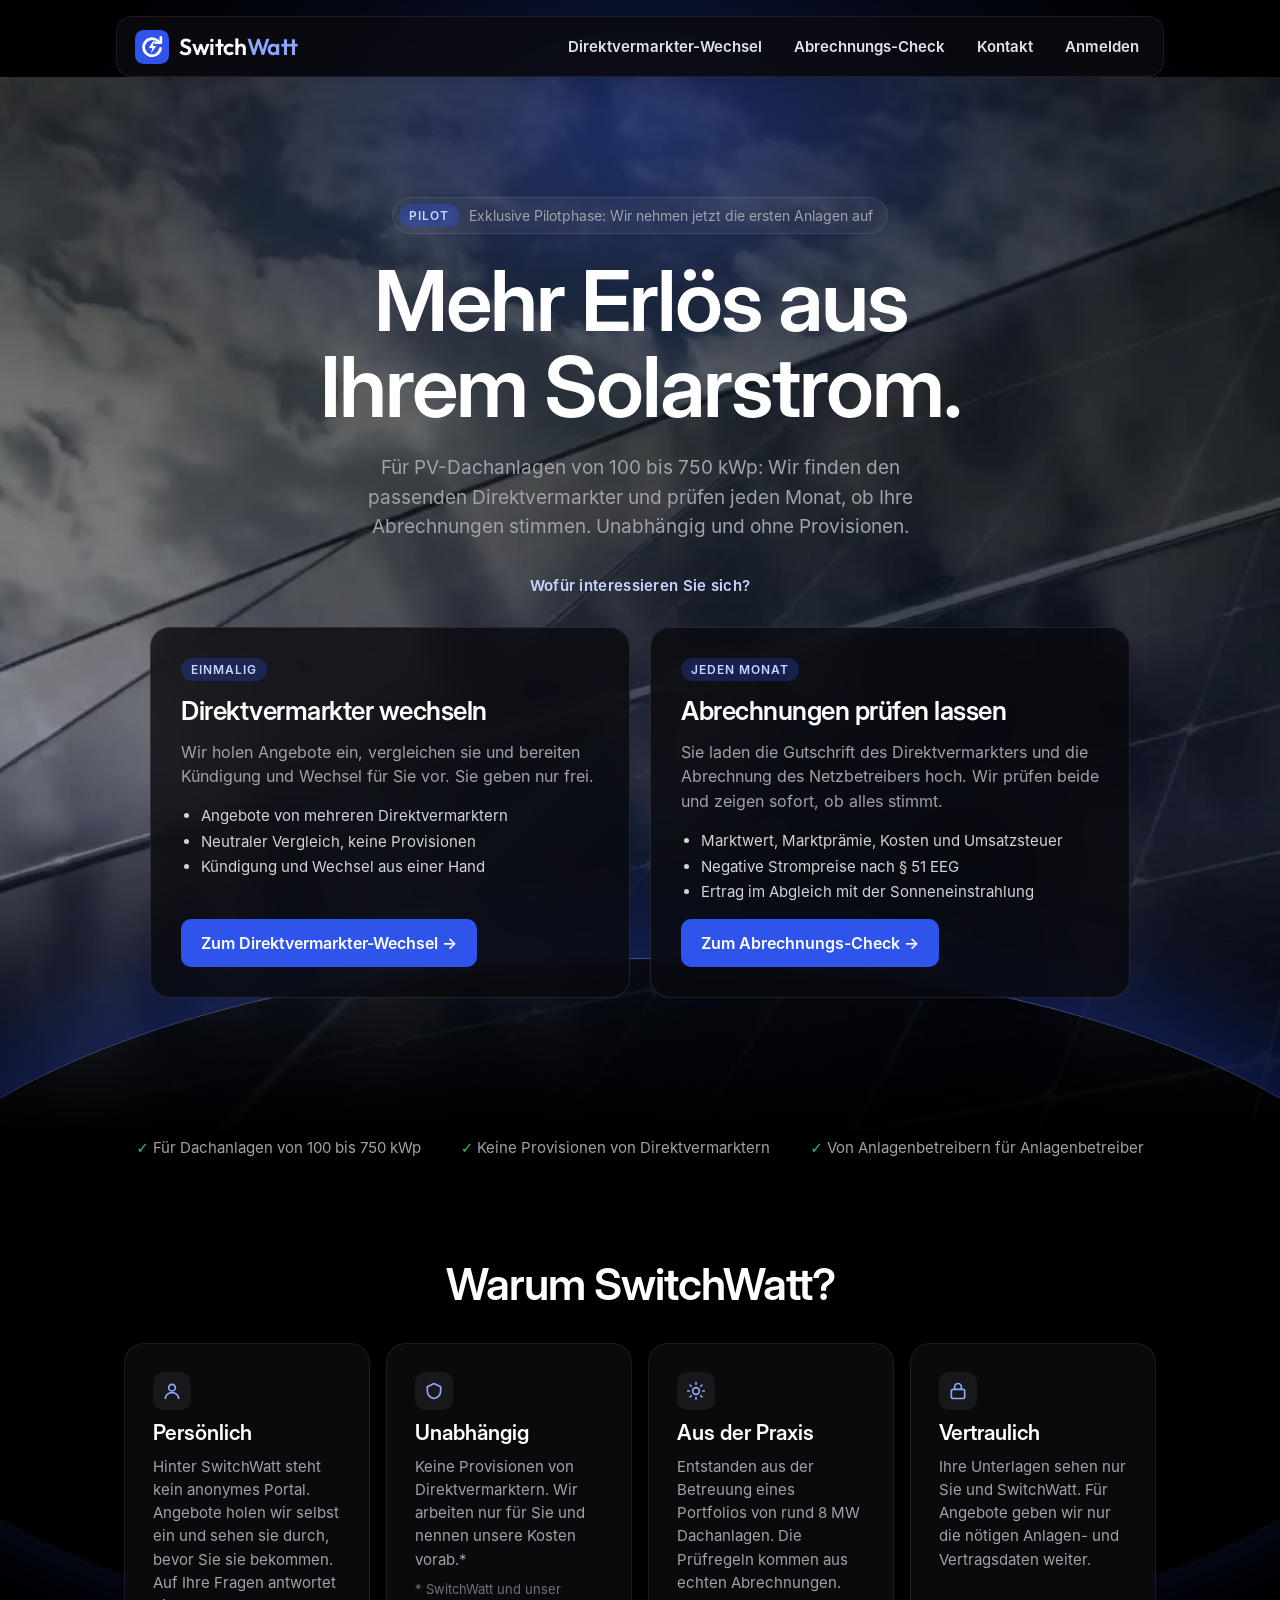
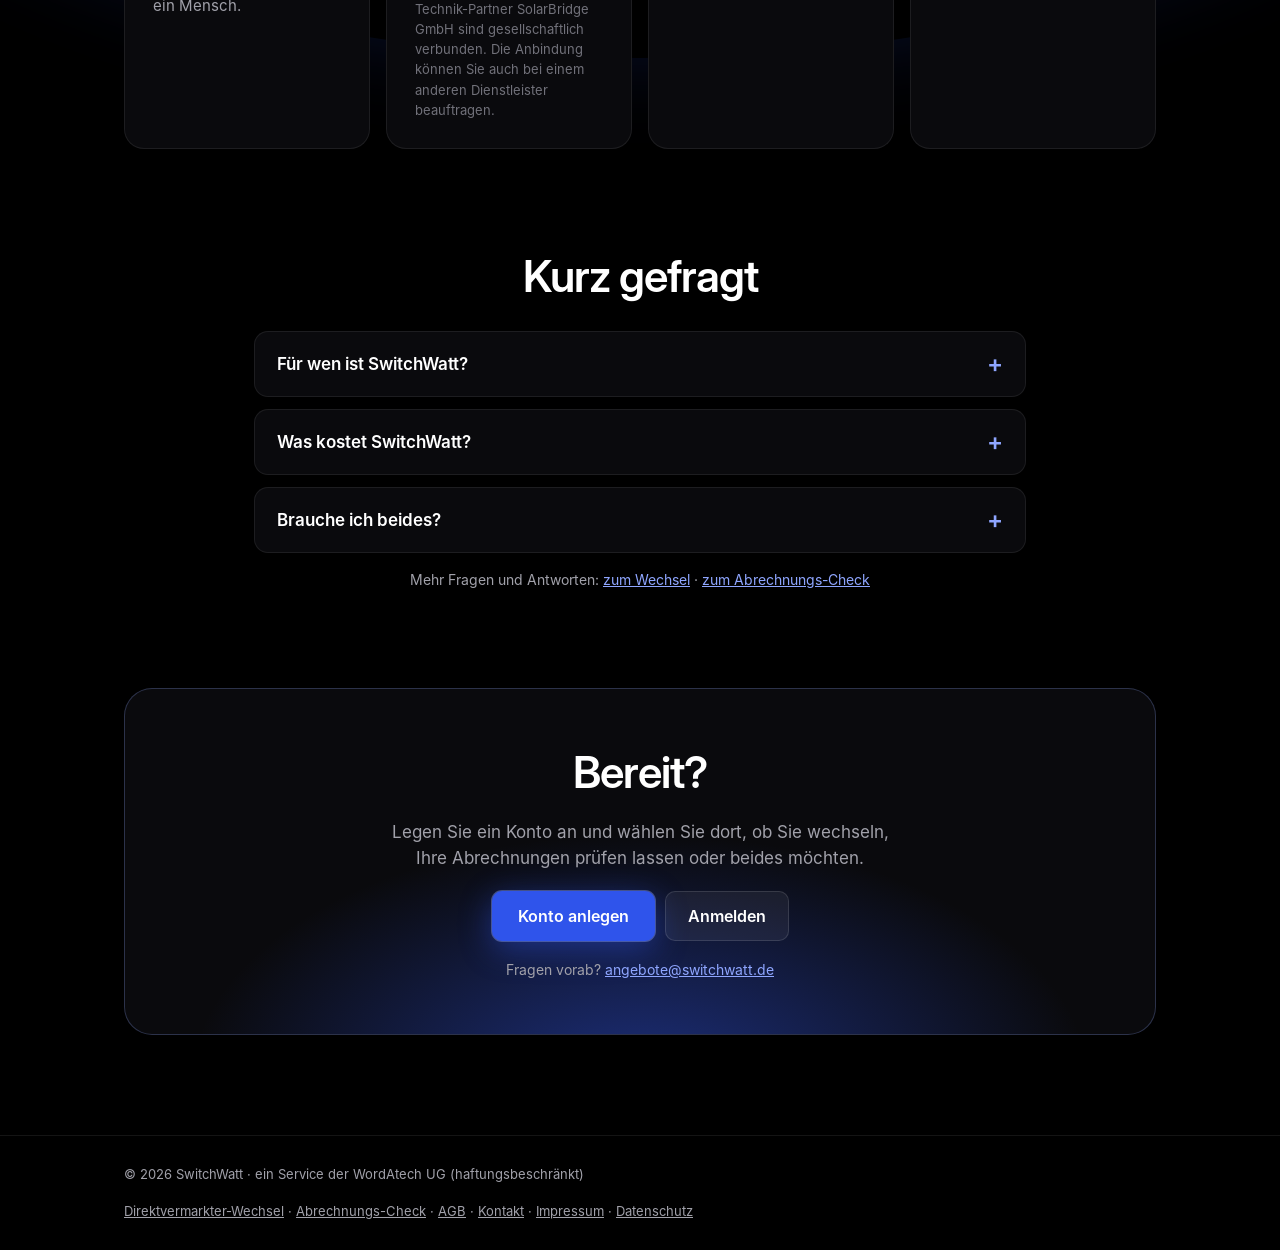
==== commit 1f5bab7a: "Texte: keine Aussage mehr, dass SwitchWatt kündigt Co-Authored-By: Claude Opus 5.5 <noreply@anthropi" ====
--- a/index.html
+++ b/index.html
@@ -115,7 +115,7 @@
 <a href="direktvermarkter-wechsel.html" class="sw-in sw-d3 sw-lcard" style="display: flex; flex-direction: column; gap: 14px; padding: 30px; border-radius: 20px; background: rgba(10,10,14,0.78); backdrop-filter: blur(10px); border: 1px solid rgba(255,255,255,0.1); color: #FFFFFF; text-decoration: none">
 <span style="align-self: flex-start; font-size: 12px; font-weight: 700; letter-spacing: 1px; padding: 4px 10px; border-radius: 999px; background: rgba(47,84,235,0.25); color: #C9D4FF">EINMALIG</span>
 <h3 style="margin: 0; font-family: 'Inter Display', Inter, system-ui, sans-serif; font-weight: 600; font-size: 26px; letter-spacing: -0.5px">Direktvermarkter wechseln</h3>
-<p style="margin: 0; color: #A1A1AA; font-size: 16px; line-height: 1.55">Wir holen Angebote ein, vergleichen sie und übernehmen Kündigung und Wechsel. Sie geben nur frei.</p>
+<p style="margin: 0; color: #A1A1AA; font-size: 16px; line-height: 1.55">Wir holen Angebote ein, vergleichen sie und bereiten Kündigung und Wechsel für Sie vor. Sie geben nur frei.</p>
 <ul style="margin: 0; padding-left: 20px; color: #D4D4D8; font-size: 15px; line-height: 1.7"><li>Angebote von mehreren Direktvermarktern</li><li>Neutraler Vergleich, keine Provisionen</li><li>Kündigung und Wechsel aus einer Hand</li></ul>
 <span style="margin-top: auto; display: inline-flex; align-items: center; min-height: 48px; padding: 0 20px; border-radius: 10px; align-self: flex-start; background: #2F54EB; font-weight: 600">Zum Direktvermarkter-Wechsel →</span>
 </a>
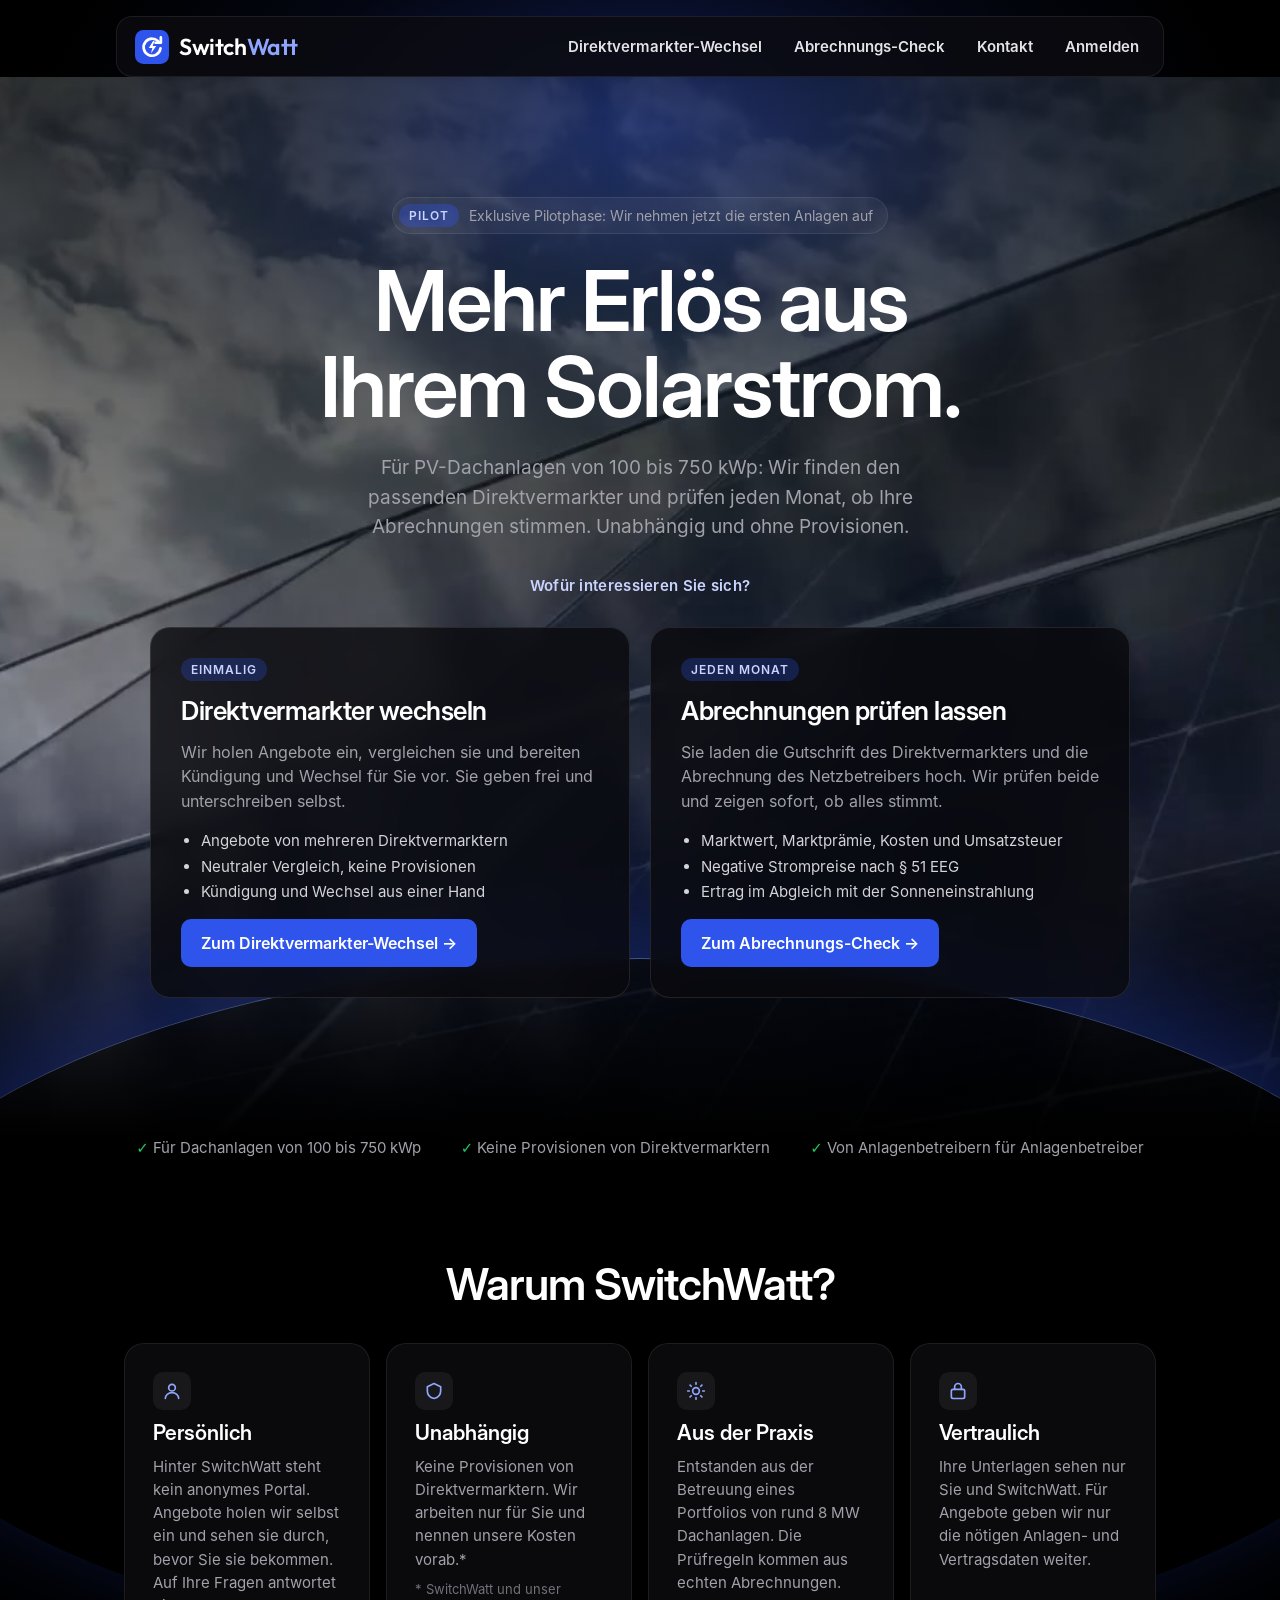
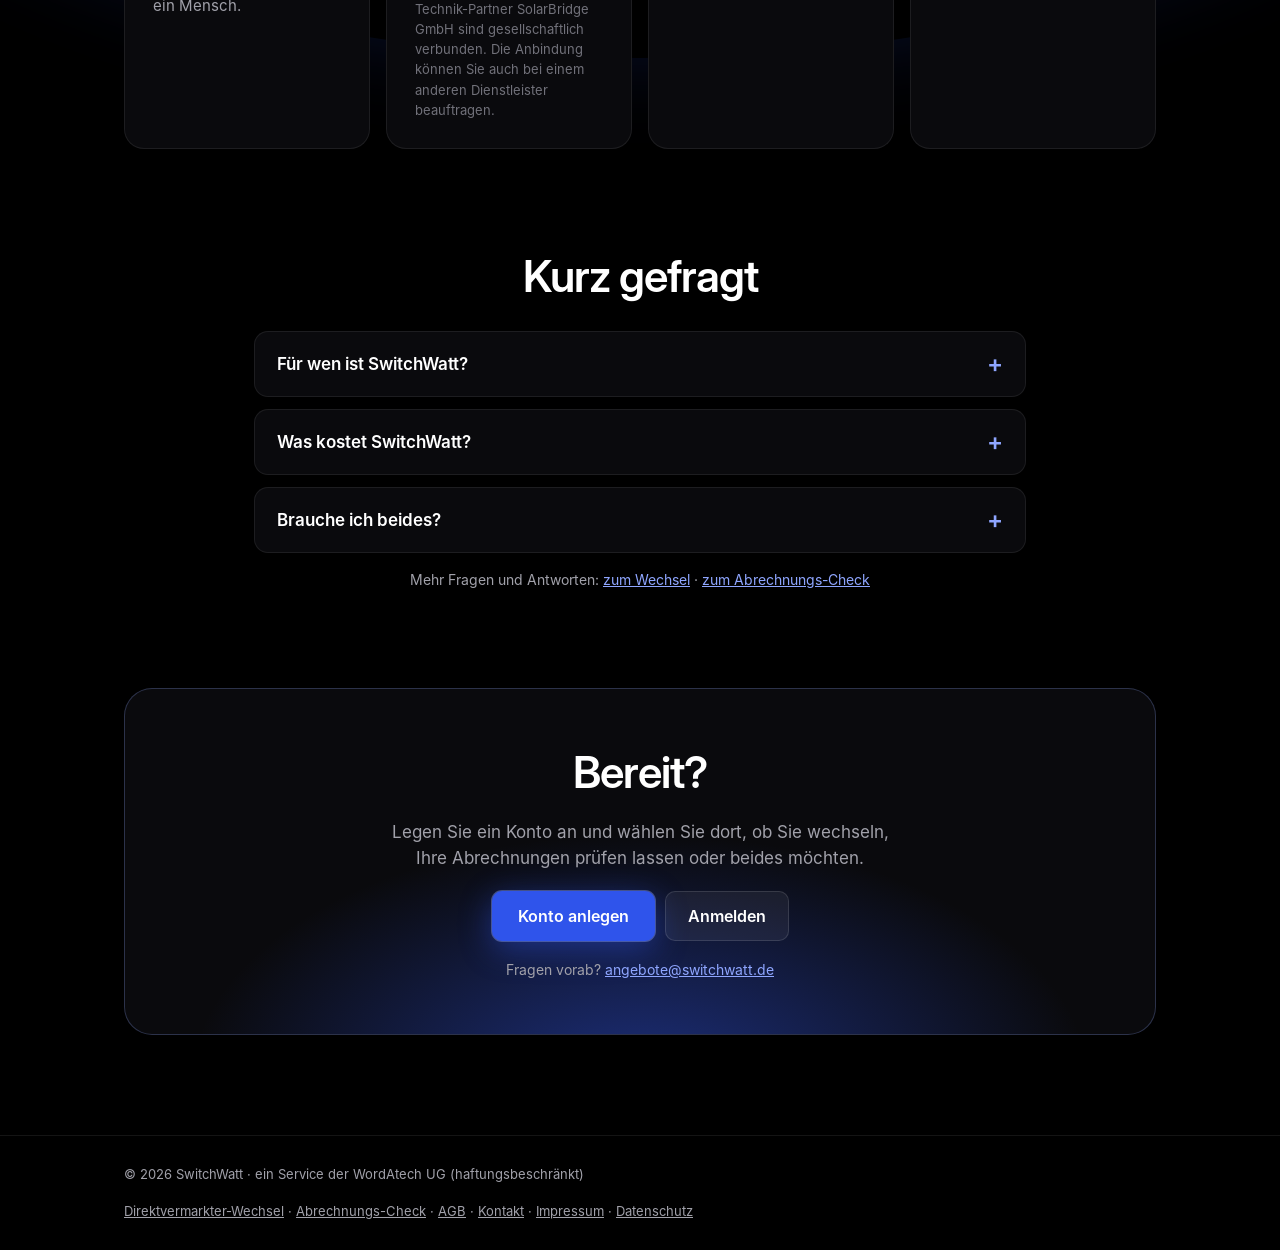
==== commit 64782e3e: "Startseite: Sie unterschreiben selbst Co-Authored-By: Claude Opus 5.5 <noreply@anthropic.com> Claude" ====
--- a/index.html
+++ b/index.html
@@ -115,7 +115,7 @@
 <a href="direktvermarkter-wechsel.html" class="sw-in sw-d3 sw-lcard" style="display: flex; flex-direction: column; gap: 14px; padding: 30px; border-radius: 20px; background: rgba(10,10,14,0.78); backdrop-filter: blur(10px); border: 1px solid rgba(255,255,255,0.1); color: #FFFFFF; text-decoration: none">
 <span style="align-self: flex-start; font-size: 12px; font-weight: 700; letter-spacing: 1px; padding: 4px 10px; border-radius: 999px; background: rgba(47,84,235,0.25); color: #C9D4FF">EINMALIG</span>
 <h3 style="margin: 0; font-family: 'Inter Display', Inter, system-ui, sans-serif; font-weight: 600; font-size: 26px; letter-spacing: -0.5px">Direktvermarkter wechseln</h3>
-<p style="margin: 0; color: #A1A1AA; font-size: 16px; line-height: 1.55">Wir holen Angebote ein, vergleichen sie und bereiten Kündigung und Wechsel für Sie vor. Sie geben nur frei.</p>
+<p style="margin: 0; color: #A1A1AA; font-size: 16px; line-height: 1.55">Wir holen Angebote ein, vergleichen sie und bereiten Kündigung und Wechsel für Sie vor. Sie geben frei und unterschreiben selbst.</p>
 <ul style="margin: 0; padding-left: 20px; color: #D4D4D8; font-size: 15px; line-height: 1.7"><li>Angebote von mehreren Direktvermarktern</li><li>Neutraler Vergleich, keine Provisionen</li><li>Kündigung und Wechsel aus einer Hand</li></ul>
 <span style="margin-top: auto; display: inline-flex; align-items: center; min-height: 48px; padding: 0 20px; border-radius: 10px; align-self: flex-start; background: #2F54EB; font-weight: 600">Zum Direktvermarkter-Wechsel →</span>
 </a>
